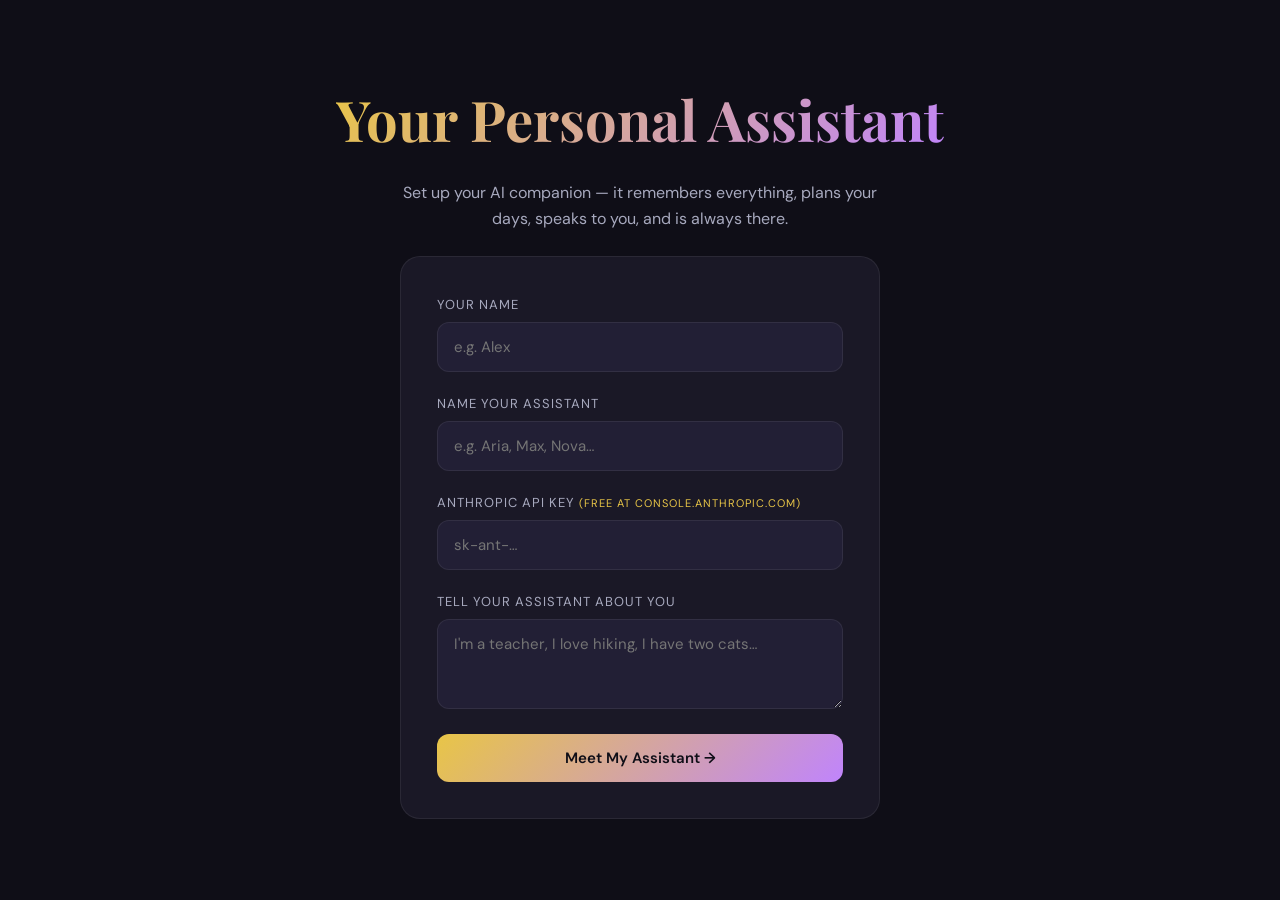
==== my-assistant.html @ 9706742c "first commit" ====
<!DOCTYPE html>
<html lang="en">
<head>
<meta charset="UTF-8">
<meta name="viewport" content="width=device-width, initial-scale=1.0">
<title>My Personal Assistant</title>
<link href="https://fonts.googleapis.com/css2?family=Playfair+Display:ital,wght@0,400;0,700;1,400&family=DM+Sans:wght@300;400;500&display=swap" rel="stylesheet">
<link rel="stylesheet" href="app.css">
</head>
<body>
<svg aria-hidden="true" style="position:absolute;width:0;height:0;overflow:hidden">
  <symbol id="ic-chat" viewBox="0 0 24 24"><path d="M4 4h16a1 1 0 0 1 1 1v11a1 1 0 0 1-1 1H7.5L4 20.5V5a1 1 0 0 1 1-1Zm1 2v10.086L6.586 15H19V6H5Z"/></symbol>
  <symbol id="ic-calendar" viewBox="0 0 24 24"><path d="M7 2a1 1 0 0 1 1 1v1h8V3a1 1 0 1 1 2 0v1h1a2 2 0 0 1 2 2v12a2 2 0 0 1-2 2H4a2 2 0 0 1-2-2V6a2 2 0 0 1 2-2h1V3a1 1 0 0 1 1-1Zm0 6v2h2V8H7Zm4 0v2h2V8h-2Zm4 0v2h2V8h-2ZM5 12v6h14v-6H5Z"/></symbol>
  <symbol id="ic-journal" viewBox="0 0 24 24"><path d="M6 3h9.5A3.5 3.5 0 0 1 19 6.5V20a1 1 0 0 1-1.447.894L15 19.118 12.447 20.894A1 1 0 0 1 11 20V6a1 1 0 0 0-1-1H6a1 1 0 0 0-1 1v13H4a1 1 0 1 1 0-2h1V6.5A3.5 3.5 0 0 1 8.5 3ZM15 7h-2v2h2V7Zm0 4h-2v2h2v-2Z"/></symbol>
  <symbol id="ic-settings" viewBox="0 0 24 24"><path d="M12 8.5A3.5 3.5 0 1 1 8.5 12 3.5 3.5 0 0 1 12 8.5Zm0-6a1 1 0 0 1 .894.553l.857 1.714a7.982 7.982 0 0 1 1.9.788l1.9-.636a1 1 0 0 1 1.182.46l1 1.732a1 1 0 0 1-.288 1.288l-1.6 1.158a7.9 7.9 0 0 1 0 2.234l1.6 1.158a1 1 0 0 1 .288 1.288l-1 1.732a1 1 0 0 1-1.182.46l-1.9-.636a7.982 7.982 0 0 1-1.9.788l-.857 1.714a1 1 0 0 1-.894.553h-2a1 1 0 0 1-.894-.553l-.857-1.714a7.982 7.982 0 0 1-1.9-.788l-1.9.636a1 1 0 0 1-1.182-.46l-1-1.732a1 1 0 0 1 .288-1.288l1.6-1.158a7.9 7.9 0 0 1 0-2.234l-1.6-1.158a1 1 0 0 1-.288-1.288l1-1.732a1 1 0 0 1 1.182-.46l1.9.636a7.982 7.982 0 0 1 1.9-.788l.857-1.714A1 1 0 0 1 10 2.5h2Z"/></symbol>
  <symbol id="ic-bell" viewBox="0 0 24 24"><path d="M12 3a6 6 0 0 1 6 6v4.382l1.447 1.447A1 1 0 0 1 19.586 16H4.414a1 1 0 0 1-.707-1.707L5 13.382V9a6 6 0 0 1 7-5.917V3Z"/><path d="M9 18a3 3 0 0 0 6 0H9Z"/></symbol>
  <symbol id="ic-sound" viewBox="0 0 24 24"><path d="M5 9v6h3l5 4V5L8 9H5Zm11.5 3a3.5 3.5 0 0 0-2.247-3.236l-.753 1.846A1.5 1.5 0 0 1 15 12a1.5 1.5 0 0 1-1.5 1.39l.753 1.846A3.5 3.5 0 0 0 16.5 12Z"/><path d="M18.5 12a5.5 5.5 0 0 0-3.53-5.096l-.642 1.888A3.5 3.5 0 0 1 17 12a3.5 3.5 0 0 1-2.672 3.208l.642 1.888A5.5 5.5 0 0 0 18.5 12Z"/></symbol>
  <symbol id="ic-mute" viewBox="0 0 24 24"><path d="M4 9h3.5L13 4.5V19.5L7.5 15H4V9Zm13.586 3 1.707-1.707-1.414-1.414L16.172 10.586 14.465 8.88l-1.414 1.414 1.707 1.707-1.707 1.707 1.414 1.414 1.707-1.707 1.707 1.707 1.414-1.414L17.586 12Z"/></symbol>
  <symbol id="ic-mic" viewBox="0 0 24 24"><path d="M12 2a3 3 0 0 1 3 3v6a3 3 0 0 1-6 0V5a3 3 0 0 1 3-3Zm-1 17.93V22h2v-2.07A7.002 7.002 0 0 0 19 13h-2a5 5 0 1 1-10 0H5a7.002 7.002 0 0 0 6 6.93Z"/></symbol>
  <symbol id="ic-send" viewBox="0 0 24 24"><path d="M3.172 20.829 21 12 3.172 3.172 3 10l10 2-10 2z"/></symbol>
  <symbol id="ic-logout" viewBox="0 0 24 24"><path d="M13 4a1 1 0 0 0-1-1H6a2 2 0 0 0-2 2v14a2 2 0 0 0 2 2h6a1 1 0 0 0 1-1v-3h-2v2H6V6h5v2h2V4Zm7.707 8.707-3 3-1.414-1.414L17.586 13H11v-2h6.586l-1.293-1.293 1.414-1.414 3 3a1 1 0 0 1 0 1.414Z"/></symbol>
  <symbol id="ic-happy" viewBox="0 0 24 24"><path d="M12 4a8 8 0 1 1 0 16 8 8 0 0 1 0-16Zm-3 6a1 1 0 1 0 0 2 1 1 0 0 0 0-2Zm6 0a1 1 0 1 0 0 2 1 1 0 0 0 0-2Zm-6.5 4.5a5 5 0 0 0 7 0l-1.414-1.414a3 3 0 0 1-4.172 0L8.5 14.5Z"/></symbol>
  <symbol id="ic-neutral" viewBox="0 0 24 24"><path d="M12 4a8 8 0 1 1 0 16 8 8 0 0 1 0-16Zm-3 6a1 1 0 1 0 0 2 1 1 0 0 0 0-2Zm6 0a1 1 0 1 0 0 2 1 1 0 0 0 0-2Zm-5 5h4v2H10v-2Z"/></symbol>
  <symbol id="ic-sad" viewBox="0 0 24 24"><path d="M12 4a8 8 0 1 1 0 16 8 8 0 0 1 0-16Zm-3 6a1 1 0 1 0 0 2 1 1 0 0 0 0-2Zm6 0a1 1 0 1 0 0 2 1 1 0 0 0 0-2Zm-5.5 6a3.5 3.5 0 0 1 5 0L17 15.5a5.5 5.5 0 0 0-10 0L9.5 16Z"/></symbol>
  <symbol id="ic-fire" viewBox="0 0 24 24"><path d="M13 2s.5 2.5-.5 4.5S9 10 9 12.5a3 3 0 0 0 6 0c0-1.5 0-2.5 1-3.5 0 3.5 3 4 3 7a7 7 0 1 1-14 0C5 11 9 8 9 5c0-1.5-2 1-2 1 0-3 3-4 3-4s.5 1.5 3 0Z"/></symbol>
  <symbol id="ic-sleep" viewBox="0 0 24 24"><path d="M12 4a8 8 0 1 1-6.32 12.8L8 15h8l-2 5a8 8 0 0 1-2-.27A8 8 0 0 1 12 4Z"/></symbol>
  <symbol id="ic-check" viewBox="0 0 24 24"><path d="M20.292 5.293 9 16.586l-5.293-5.293-1.414 1.414L9 19.414l12.707-12.707-1.415-1.414Z"/></symbol>
  <symbol id="ic-play" viewBox="0 0 24 24"><path d="M6 4.5v15l13-7.5-13-7.5Z"/></symbol>
</svg>

<!-- SETUP -->
<div id="setup-screen">
  <h1>Your Personal Assistant</h1>
  <p>Set up your AI companion — it remembers everything, plans your days, speaks to you, and is always there.</p>
  <div class="setup-card">
    <div><label>Your Name</label><input type="text" id="user-name" placeholder="e.g. Alex" style="margin-top:8px"></div>
    <div><label>Name Your Assistant</label><input type="text" id="assistant-name" placeholder="e.g. Aria, Max, Nova…" style="margin-top:8px"></div>
    <div><label>Anthropic API Key <small style="color:var(--accent);font-size:11px">(free at console.anthropic.com)</small></label><input type="password" id="api-key-setup" placeholder="sk-ant-…" style="margin-top:8px"></div>
    <div><label>Tell your assistant about you</label><textarea id="user-bio" rows="3" placeholder="I'm a teacher, I love hiking, I have two cats…" style="margin-top:8px;resize:vertical"></textarea></div>
    <button class="btn-primary" onclick="setupAssistant()">Meet My Assistant →</button>
  </div>
</div>

<!-- APP -->
<div id="app">
  <header>
    <div class="assistant-identity">
      <div class="avatar-wrap">
        <div class="avatar-ring" id="avatar-ring"></div>
        <div class="avatar" id="avatar">
          <span class="avatar-letter" id="avatar-letter">A</span>
          <div class="waveform" id="waveform">
            <div class="wave-bar"></div><div class="wave-bar"></div>
            <div class="wave-bar"></div><div class="wave-bar"></div>
            <div class="wave-bar"></div>
          </div>
          <div class="think-ripple" id="ripple1"></div>
          <div class="think-ripple" id="ripple2"></div>
        </div>
      </div>
      <div class="assistant-name-wrap">
        <div class="name" id="header-name">Assistant</div>
        <div class="status"><div class="status-dot"></div><span id="status-text">Ready</span></div>
      </div>
    </div>
    <div class="header-actions">
      <button class="btn-icon" id="mute-btn" onclick="toggleMute()" title="Mute"><svg class="icon"><use href="#ic-mute"></use></svg></button>
      <button class="btn-icon" onclick="requestNotificationPermission()" title="Reminders"><svg class="icon"><use href="#ic-bell"></use></svg></button>
      <button class="btn-icon" onclick="switchTab('settings')" title="Settings"><svg class="icon"><use href="#ic-settings"></use></svg></button>
      <button class="btn-icon" onclick="logoutApp()" title="Log out"><svg class="icon"><use href="#ic-logout"></use></svg></button>
    </div>
  </header>

  <div class="tabs">
    <div class="tab active" onclick="switchTab('chat')" id="tab-chat"><svg class="icon"><use href="#ic-chat"></use></svg><span>Chat</span></div>
    <div class="tab" onclick="switchTab('planner')" id="tab-planner"><svg class="icon"><use href="#ic-calendar"></use></svg><span>Planner</span></div>
    <div class="tab" onclick="switchTab('journal')" id="tab-journal"><svg class="icon"><use href="#ic-journal"></use></svg><span>Journal</span></div>
    <div class="tab" onclick="switchTab('settings')" id="tab-settings"><svg class="icon"><use href="#ic-settings"></use></svg><span>Settings</span></div>
  </div>

  <div class="content">

    <!-- CHAT -->
    <div class="tab-panel active" id="panel-chat" style="padding:0;display:flex;flex-direction:column;">
      <div class="chat-messages" id="chat-messages"></div>
      <div class="listen-bar" id="listen-bar"></div>
      <div class="chat-input-area">
        <button class="btn-mic" id="mic-btn" onclick="toggleVoice()"><svg class="icon"><use href="#ic-mic"></use></svg></button>
        <textarea class="chat-input" id="chat-input" placeholder="Talk to your assistant…" rows="1"
          onkeydown="if(event.key==='Enter'&&!event.shiftKey){event.preventDefault();sendMessage();}"
          oninput="autoResize(this)"></textarea>
        <button class="btn-send" onclick="sendMessage()"><svg class="icon"><use href="#ic-send"></use></svg></button>
      </div>
    </div>

    <!-- PLANNER -->
    <div class="tab-panel" id="panel-planner">
      <div><div class="section-title">Day Planner</div><div class="section-sub">Plan your day, track your tasks</div></div>
      <div class="date-nav">
        <button onclick="changeDay(-1)">‹</button>
        <div class="date-display" id="date-display"></div>
        <button onclick="changeDay(1)">›</button>
        <button class="btn-secondary" onclick="planWithAI()">Plan with AI</button>
      </div>
      <div class="mood-bar">
        <div class="mood-label">Today's mood:</div>
        <div class="mood-options">
          <button class="mood-btn" data-mood="happy" onclick="setMood(this,'happy')" title="Happy">😊</button>
          <button class="mood-btn" data-mood="neutral" onclick="setMood(this,'neutral')" title="Okay">😐</button>
          <button class="mood-btn" data-mood="sad" onclick="setMood(this,'sad')" title="Down">😔</button>
          <button class="mood-btn" data-mood="fire" onclick="setMood(this,'fire')" title="On fire">🔥</button>
          <button class="mood-btn" data-mood="sleep" onclick="setMood(this,'sleep')" title="Tired">😴</button>
        </div>
      </div>
      <div class="add-task-row">
        <input type="text" id="new-task" placeholder="Add a task…" onkeydown="if(event.key==='Enter')addTask()">
        <input type="time" id="task-time" style="width:110px">
        <select id="task-cat">
          <option value="work">Work</option>
          <option value="personal">Personal</option>
          <option value="health">Health</option>
          <option value="other">Other</option>
        </select>
        <button class="btn-primary" onclick="addTask()" style="padding:10px 16px;font-size:13px">Add</button>
      </div>
      <div class="tasks-list" id="tasks-list"></div>
    </div>

    <!-- JOURNAL -->
    <div class="tab-panel" id="panel-journal">
      <div><div class="section-title">Daily Journal</div><div class="section-sub">Reflect on your day</div></div>
      <div class="journal-entry-box">
        <textarea id="journal-text" placeholder="How did your day go? What did you accomplish? How are you feeling?…" rows="7"></textarea>
        <div class="journal-actions">
          <button class="btn-secondary" onclick="analyzeJournalWithAI()">Reflect with AI</button>
          <button class="btn-primary" onclick="saveJournalEntry()" style="padding:10px 18px;font-size:13px">Save Entry</button>
        </div>
      </div>
      <div style="font-size:12px;color:var(--muted);margin-bottom:6px;text-transform:uppercase;letter-spacing:1px">Past Entries</div>
      <div class="past-entries" id="past-entries"></div>
    </div>

    <!-- SETTINGS -->
    <div class="tab-panel" id="panel-settings">
      <div><div class="section-title">Settings</div><div class="section-sub">Personalize your assistant</div></div>

      <div class="settings-grid">

        <div class="settings-card" id="card-identity">
          <div class="card-head">
            <div class="card-title">Identity</div>
            <div class="card-actions"></div>
          </div>
          <div class="card-body">
            <div class="settings-row"><div><div class="settings-label">Your Name</div></div><input type="text" id="setting-username" onchange="saveSetting('userName',this.value);updateUI()"></div>
            <div class="settings-row"><div><div class="settings-label">Assistant Name</div></div><input type="text" id="setting-assistantname" onchange="saveSetting('assistantName',this.value);updateUI()"></div>
            <div class="settings-row"><div><div class="settings-label">About You</div></div><input type="text" id="setting-bio" style="min-width:230px" onchange="saveSetting('userBio',this.value)"></div>
          </div>
        </div>

        <div class="settings-card" id="card-appearance">
          <div class="card-head">
            <div class="card-title">Appearance</div>
            <div class="card-actions"><button class="pill-btn" onclick="selectTheme(state.theme||'midnight')">Reapply</button></div>
          </div>
          <div class="card-body" style="padding:6px 10px 14px 10px;">
            <div style="font-size:12px;color:var(--muted);margin:6px 6px 10px;">Pick a vibe for the whole assistant.</div>
            <div class="theme-grid" id="theme-grid"></div>
          </div>
        </div>

        <div class="settings-card is-collapsed" id="card-api">
          <div class="card-head">
          <div class="card-title">API Keys</div>
          <div class="card-actions">
            <button class="pill-btn" onclick="toggleSettingsSection('card-api')">Toggle</button>
            <button class="pill-btn" onclick="revealApiInputs()">Show inputs</button>
          </div>
        </div>
        <div class="card-body" id="api-body" style="display:none">
            <div class="settings-row">
              <div><div class="settings-label">Provider</div><div class="settings-desc">Choose where requests run</div></div>
              <div style="display:flex;gap:6px;flex-wrap:wrap;">
                <button class="pill-btn" id="provider-big" onclick="setProvider('bigmodel')">BigModel</button>
                <button class="pill-btn" id="provider-gem" onclick="setProvider('gemini')">Gemini</button>
                <button class="pill-btn" id="provider-groq" onclick="setProvider('groq')">Groq</button>
                <button class="pill-btn" id="provider-cer" onclick="setProvider('cerebras')">Cerebras</button>
                <button class="pill-btn" id="provider-or" onclick="setProvider('openrouter')">OpenRouter</button>
                <button class="pill-btn" id="provider-gh" onclick="setProvider('github')">GitHub Models</button>
                <button class="pill-btn" id="provider-pai" onclick="setProvider('publicai')">Public AI</button>
                <button class="pill-btn" id="provider-wis" onclick="setProvider('wisdom')">Wisdom Gate</button>
                <button class="pill-btn" id="provider-mis" onclick="setProvider('mistral')">Mistral</button>
                <button class="pill-btn" id="provider-anth" onclick="setProvider('anthropic')">Anthropic</button>
              </div>
            </div>
            <div id="anthropic-fields">
            <div class="settings-row">
              <div><div class="settings-label">Anthropic API Key</div><div class="settings-desc">Get yours free at console.anthropic.com</div></div>
              <input type="password" id="setting-apikey" onchange="saveSetting('apiKey',this.value)">
            </div>
            </div>
            <div id="groq-fields">
              <div class="settings-row">
                <div><div class="settings-label">Groq API Key</div><div class="settings-desc">Bearer key for api.groq.com</div></div>
                <input type="password" id="setting-groq-key" onchange="saveSetting('groqKey',this.value)">
              </div>
              <div class="settings-row">
                <div><div class="settings-label">Groq Model</div><div class="settings-desc">e.g. llama-3.1-70b-versatile</div></div>
                <input type="text" id="setting-groq-model" value="llama-3.1-70b-versatile" onchange="saveSetting('groqModel',this.value)">
              </div>
              <div class="settings-row">
                <div><div class="settings-label">Groq Base</div><div class="settings-desc">Default: https://api.groq.com/openai/v1</div></div>
                <input type="text" id="setting-groq-base" value="https://api.groq.com/openai/v1" onchange="saveSetting('groqBase',this.value)">
              </div>
            </div>
            <div id="gemini-fields">
              <div class="settings-row">
                <div><div class="settings-label">Gemini API Key</div><div class="settings-desc">Used for Gemini models</div></div>
                <input type="password" id="setting-gemini-key" onchange="saveSetting('geminiKey',this.value)">
              </div>
              <div class="settings-row">
                <div><div class="settings-label">Gemini Model</div><div class="settings-desc">e.g. gemini-1.5-flash</div></div>
                <input type="text" id="setting-gemini-model" value="gemini-1.5-flash" onchange="saveSetting('geminiModel',this.value)">
              </div>
              <div class="settings-row">
                <div><div class="settings-label">Gemini Base</div><div class="settings-desc">Default: https://generativelanguage.googleapis.com/v1beta/openai</div></div>
                <input type="text" id="setting-gemini-base" value="https://generativelanguage.googleapis.com/v1beta/openai" onchange="saveSetting('geminiBase',this.value)">
              </div>
            </div>
            <div id="github-fields">
              <div class="settings-row">
                <div><div class="settings-label">GitHub Models PAT</div><div class="settings-desc">PAT with read:models scope</div></div>
                <input type="password" id="setting-github-key" onchange="saveSetting('githubKey',this.value)">
              </div>
              <div class="settings-row">
                <div><div class="settings-label">GitHub Model</div><div class="settings-desc">e.g. meta/meta-llama-3.1-8b-instruct</div></div>
                <input type="text" id="setting-github-model" value="meta/meta-llama-3.1-8b-instruct" onchange="saveSetting('githubModel',this.value)">
              </div>
              <div class="settings-row">
                <div><div class="settings-label">GitHub Base</div><div class="settings-desc">Default: https://models.github.ai/inference</div></div>
                <input type="text" id="setting-github-base" value="https://models.github.ai/inference" onchange="saveSetting('githubBase',this.value)">
              </div>
            </div>
            <div id="cerebras-fields">
              <div class="settings-row">
                <div><div class="settings-label">Cerebras Key</div><div class="settings-desc">Bearer key from cerebras.ai</div></div>
                <input type="password" id="setting-cerebras-key" onchange="saveSetting('cerebrasKey',this.value)">
              </div>
              <div class="settings-row">
                <div><div class="settings-label">Cerebras Model</div><div class="settings-desc">e.g. llama-3.3-70b</div></div>
                <input type="text" id="setting-cerebras-model" value="llama-3.3-70b" onchange="saveSetting('cerebrasModel',this.value)">
              </div>
              <div class="settings-row">
                <div><div class="settings-label">Cerebras Base</div><div class="settings-desc">Default: https://api.cerebras.ai/v1</div></div>
                <input type="text" id="setting-cerebras-base" value="https://api.cerebras.ai/v1" onchange="saveSetting('cerebrasBase',this.value)">
              </div>
            </div>
            <div id="openrouter-fields">
              <div class="settings-row">
                <div><div class="settings-label">OpenRouter Key</div><div class="settings-desc">Bearer key from openrouter.ai</div></div>
                <input type="password" id="setting-openrouter-key" onchange="saveSetting('openRouterKey',this.value)">
              </div>
              <div class="settings-row">
                <div><div class="settings-label">OpenRouter Model</div><div class="settings-desc">e.g. meta-llama-3.1-8b-instruct</div></div>
                <input type="text" id="setting-openrouter-model" value="meta-llama-3.1-8b-instruct" onchange="saveSetting('openRouterModel',this.value)">
              </div>
              <div class="settings-row">
                <div><div class="settings-label">OpenRouter Base</div><div class="settings-desc">Default: https://openrouter.ai/api/v1</div></div>
                <input type="text" id="setting-openrouter-base" value="https://openrouter.ai/api/v1" onchange="saveSetting('openRouterBase',this.value)">
              </div>
            </div>
            <div id="wisdom-fields">
              <div class="settings-row">
                <div><div class="settings-label">Wisdom Gate Key</div><div class="settings-desc">Bearer key (OpenAI-style)</div></div>
                <input type="password" id="setting-wisdom-key" onchange="saveSetting('wisdomKey',this.value)">
              </div>
              <div class="settings-row">
                <div><div class="settings-label">Wisdom Gate Model</div><div class="settings-desc">e.g. gpt-4o-mini or gpt-4.1-mini</div></div>
                <input type="text" id="setting-wisdom-model" value="gpt-4o-mini" onchange="saveSetting('wisdomModel',this.value)">
              </div>
              <div class="settings-row">
                <div><div class="settings-label">Wisdom Gate Base</div><div class="settings-desc">Default: https://wisdom-gate.juheapi.com/v1</div></div>
                <input type="text" id="setting-wisdom-base" value="https://wisdom-gate.juheapi.com/v1" onchange="saveSetting('wisdomBase',this.value)">
              </div>
            </div>
            <div id="publicai-fields">
              <div class="settings-row">
                <div><div class="settings-label">Public AI Key</div><div class="settings-desc">Public AI token</div></div>
                <input type="password" id="setting-publicai-key" onchange="saveSetting('publicAIKey',this.value)">
              </div>
              <div class="settings-row">
                <div><div class="settings-label">Public AI Model</div><div class="settings-desc">e.g. meta-llama-3.1-8b-instruct</div></div>
                <input type="text" id="setting-publicai-model" value="meta-llama-3.1-8b-instruct" onchange="saveSetting('publicAIModel',this.value)">
              </div>
              <div class="settings-row">
                <div><div class="settings-label">Public AI Base</div><div class="settings-desc">Default: https://api.publicai.cloud/v1</div></div>
                <input type="text" id="setting-publicai-base" value="https://api.publicai.cloud/v1" onchange="saveSetting('publicAIBase',this.value)">
              </div>
            </div>
            <div id="mistral-fields">
              <div class="settings-row">
                <div><div class="settings-label">Mistral API Key</div><div class="settings-desc">Bearer key</div></div>
                <input type="password" id="setting-mistral-key" onchange="saveSetting('mistralKey',this.value)">
              </div>
              <div class="settings-row">
                <div><div class="settings-label">Mistral Model</div><div class="settings-desc">e.g. mistral-large-latest</div></div>
                <input type="text" id="setting-mistral-model" value="mistral-large-latest" onchange="saveSetting('mistralModel',this.value)">
              </div>
              <div class="settings-row">
                <div><div class="settings-label">Mistral Base</div><div class="settings-desc">Default: https://api.mistral.ai/v1</div></div>
                <input type="text" id="setting-mistral-base" value="https://api.mistral.ai/v1" onchange="saveSetting('mistralBase',this.value)">
              </div>
            </div>
            <div id="bigmodel-fields">
              <div class="settings-row">
                <div><div class="settings-label">BigModel API Key</div><div class="settings-desc">kept locally in your browser</div></div>
                <input type="password" id="setting-bigmodel-key" onchange="saveSetting('bigModelKey',this.value)">
              </div>
              <div class="settings-row">
                <div><div class="settings-label">BigModel Model</div><div class="settings-desc">e.g. glm-4.7</div></div>
                <input type="text" id="setting-bigmodel-model" value="glm-4.7" onchange="saveSetting('bigModelModel',this.value)">
              </div>
              <div class="settings-row">
                <div><div class="settings-label">BigModel Base</div><div class="settings-desc">Default: https://api.z.ai/api/paas/v4</div></div>
                <input type="text" id="setting-bigmodel-base" value="https://api.z.ai/api/paas/v4" onchange="saveSetting('bigModelBase',this.value)">
              </div>
            </div>
            <div class="settings-row">
              <div><div class="settings-label">ElevenLabs API Key <span style="color:var(--success);font-size:11px">Siri-quality voice</span></div><div class="settings-desc">Free tier at elevenlabs.io · 10k chars/month</div></div>
              <input type="password" id="setting-elevenkey" placeholder="Optional" onchange="saveSetting('elevenLabsKey',this.value);loadElevenLabsVoices()">
            </div>
          </div>
        </div>

        <div class="settings-card" id="card-voice">
          <div class="card-head">
            <div class="card-title">Voice & Animation</div>
          </div>
          <div class="card-body">
            <div class="settings-row"><div><div class="settings-label">Speak Responses</div><div class="settings-desc">Assistant reads replies aloud</div></div><div class="toggle" id="toggle-voice" onclick="toggleSetting('voiceEnabled',this)"></div></div>
            <div class="settings-row"><div><div class="settings-label">Typewriter Effect</div><div class="settings-desc">Text types out character by character</div></div><div class="toggle" id="toggle-typewriter" onclick="toggleSetting('typewriterEnabled',this)"></div></div>
            <div class="settings-row"><div><div class="settings-label">Reminders</div><div class="settings-desc">Browser notifications for tasks</div></div><div class="toggle" id="toggle-reminder" onclick="toggleSetting('remindersEnabled',this)"></div></div>
          </div>
        </div>

        <div class="settings-card" id="card-voices">
          <div class="card-head">
            <div class="card-title">🎙 Choose Voice</div>
            <div class="card-actions"><button class="pill-btn" onclick="toggleSettingsSection('card-voices')">Toggle</button></div>
          </div>
          <div class="card-body">
            <!-- ENGINE TABS -->
            <div style="display:flex;gap:8px;margin:10px 12px 14px;">
              <button id="engine-tab-eleven" onclick="switchVoiceEngine('elevenlabs')"
                style="flex:1;padding:9px 12px;border-radius:10px;border:1px solid var(--border);background:var(--surface2);color:var(--text);font-size:13px;cursor:pointer;transition:all .2s;"
                class="engine-tab active-engine">🌟 ElevenLabs <span style="font-size:10px;color:var(--success)">(Siri-quality)</span></button>
              <button id="engine-tab-browser" onclick="switchVoiceEngine('browser')"
                style="flex:1;padding:9px 12px;border-radius:10px;border:1px solid var(--border);background:var(--surface2);color:var(--text);font-size:13px;cursor:pointer;transition:all .2s;"
                class="engine-tab">Browser Voice</button>
            </div>

            <!-- ELEVENLABS PANEL -->
            <div id="eleven-panel" style="padding:0 12px 12px;">
              <div id="eleven-key-prompt" style="background:rgba(192,132,252,0.08);border:1px solid rgba(192,132,252,0.25);border-radius:12px;padding:14px;margin-bottom:12px;font-size:13px;color:var(--muted);line-height:1.6;">
                🔑 Add your <strong style="color:var(--text)">ElevenLabs API key</strong> above to unlock ultra-natural voices.<br>
                Free at <a href="https://elevenlabs.io" target="_blank" style="color:var(--accent2)">elevenlabs.io</a> — 10,000 characters/month free.
              </div>
              <div style="font-size:12px;color:var(--muted);margin-bottom:8px;">Press play to preview any voice.</div>
              <div class="voice-list" id="eleven-voice-list">
                <div style="color:var(--muted);font-size:13px;padding:8px">Add your ElevenLabs key to see voices.</div>
              </div>
            </div>

            <!-- BROWSER PANEL -->
            <div id="browser-panel" style="display:none;padding:0 12px 12px;">
              <div class="voice-controls-row">
                <div class="slider-group">
                  <label>Speed</label>
                  <input type="range" class="voice-slider" id="voice-rate" min="0.5" max="1.8" step="0.05" value="1"
                    oninput="state.voiceRate=+this.value;document.getElementById('rate-val').textContent=this.value;saveState()">
                  <span class="slider-val" id="rate-val">1</span>
                </div>
                <div class="slider-group">
                  <label>Pitch</label>
                  <input type="range" class="voice-slider" id="voice-pitch" min="0.5" max="2" step="0.05" value="1"
                    oninput="state.voicePitch=+this.value;document.getElementById('pitch-val').textContent=this.value;saveState()">
                  <span class="slider-val" id="pitch-val">1</span>
                </div>
              </div>
              <div style="font-size:12px;color:var(--muted);margin-bottom:8px;">Natural voices sound most human-like. Press play to preview.</div>
              <div class="voice-list" id="voice-list">
                <div style="color:var(--muted);font-size:13px;padding:8px">Loading voices…</div>
              </div>
            </div>
          </div>
        </div>

        <div class="settings-card is-collapsed" id="card-data">
          <div class="card-head">
            <div class="card-title">Data</div>
            <div class="card-actions"><button class="pill-btn" onclick="toggleSettingsSection('card-data')">Toggle</button></div>
          </div>
          <div class="card-body" style="display:none">
            <div class="settings-row"><div><div class="settings-label">Clear All Data</div><div class="settings-desc">Wipes memory, tasks, journal</div></div><button class="btn-secondary" style="color:var(--danger);border-color:var(--danger)" onclick="clearAllData()">Clear</button></div>
          </div>
        </div>

      </div>
    </div>

  </div>
</div>

<div class="toast" id="toast"></div>

<script>
// ═══════════════════════════
//  STATE
// ═══════════════════════════
let state = {
  userName:'', assistantName:'', apiKey:'', userBio:'',
  voiceEnabled:true, typewriterEnabled:true, remindersEnabled:false,
  selectedVoiceURI:'', voiceRate:1.0, voicePitch:1.0,
  elevenLabsKey:'99edeacbb8f94734200573ff438f271f', elevenVoiceId:'21m00Tcm4TlvDq8ikWAM', voiceEngine:'elevenlabs',
  provider:'bigmodel',
  bigModelKey:'0210af5bab1740e8a61732191ec368ca.z0telieFVSj5BbN6', bigModelModel:'glm-4.7', bigModelBase:'https://api.z.ai/api/paas/v4',
  geminiKey:'AIzaSyC9-SKbxtrN33RTVYZDLFfCsdlToO1rTa4', geminiModel:'gemini-1.5-flash-latest', geminiBase:'https://generativelanguage.googleapis.com/v1beta',
  groqKey:'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', groqModel:'llama-3.1-70b-versatile', groqBase:'https://api.groq.com/openai/v1',
  cerebrasKey:'csk-5thpf2kyw6tj3vpfyhvm63ntftfn3mt89e3w8cmw262ffc3c', cerebrasModel:'llama-3.3-70b', cerebrasBase:'https://api.cerebras.ai/v1',
  wisdomKey:'sk-erNSdC5SnhjMWXyqfWyimwut9oVc43f4gUj8NTlwWdzf7th3', wisdomModel:'gpt-4o-mini', wisdomBase:'https://wisdom-gate.juheapi.com/v1',
  githubModel:'meta/meta-llama-3.1-8b-instruct', githubKey:'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', githubBase:'https://models.github.ai/inference',
  publicAIKey:'zpka_5ea59206570341d7adc16c7e9557ccc8_5a1b82bc', publicAIModel:'meta-llama-3.1-8b-instruct', publicAIBase:'https://api.publicai.cloud/v1',
  mistralKey:'Y9MTZSYZ7Q7UUkYxJiEr5xMokGUeVS90', mistralModel:'mistral-large-latest', mistralBase:'https://api.mistral.ai/v1',
  openRouterKey:'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', openRouterModel:'meta-llama-3.1-8b-instruct', openRouterBase:'https://openrouter.ai/api/v1',
  theme:'midnight',
  chatHistory:[], tasks:{}, journal:[], mood:{}, memories:[]
};
const themes = {
  midnight:{name:'Midnight Glow',mood:'Focus',desc:'Charcoal + gold pop',scheme:'dark',preview:['#0f0e17','#1a1826','#e8c547','#c084fc'],values:{
    bg:'#0f0e17',surface:'#1a1826',surface2:'#221f35',accent:'#e8c547',accent2:'#c084fc',text:'#fffffe',muted:'#a7a9be',danger:'#ff6b6b',success:'#6bffb8',border:'rgba(255,255,255,0.07)',glow:'rgba(232,197,71,0.2)'
  }},
  ocean:{name:'Aqua Bloom',mood:'Calm',desc:'Navy + aquamarine',scheme:'dark',preview:['#0b172a','#132b4c','#5fd1ff','#6fe2c5'],values:{
    bg:'#0b172a',surface:'#0f223a',surface2:'#132b4c',accent:'#5fd1ff',accent2:'#6fe2c5',text:'#e8f4ff',muted:'#9bb6d1',danger:'#ff8ba7',success:'#7ef5c4',border:'rgba(255,255,255,0.08)',glow:'rgba(95,209,255,0.18)'
  }},
  forest:{name:'Forest Tea',mood:'Grounded',desc:'Evergreen + matcha',scheme:'dark',preview:['#0f1a14','#1d3124','#9bd37d','#52c39b'],values:{
    bg:'#0f1a14',surface:'#15241b',surface2:'#1d3124',accent:'#9bd37d',accent2:'#52c39b',text:'#e8f4e9',muted:'#9aba9f',danger:'#f1716f',success:'#86efac',border:'rgba(255,255,255,0.07)',glow:'rgba(82,195,155,0.18)'
  }},
  sunrise:{name:'Sunrise Peach',mood:'Bright',desc:'Peach + coral',scheme:'light',preview:['#fff7f0','#ffe3d5','#ff7e5f','#feb47b'],values:{
    bg:'#fff7f0',surface:'#fff1e3',surface2:'#ffe3d5',accent:'#ff7e5f',accent2:'#feb47b',text:'#2c1a13',muted:'#7a4f3a',danger:'#d7263d',success:'#1ec28b',border:'rgba(0,0,0,0.06)',glow:'rgba(255,126,95,0.22)'
  }},
  paper:{name:'Calm Paper',mood:'Clean',desc:'Soft gray + cobalt',scheme:'light',preview:['#f6f7fb','#e7eaf2','#3b82f6','#8b5cf6'],values:{
    bg:'#f6f7fb',surface:'#ffffff',surface2:'#e7eaf2',accent:'#3b82f6',accent2:'#8b5cf6',text:'#0f172a',muted:'#6b7280',danger:'#ef4444',success:'#10b981',border:'rgba(15,23,42,0.08)',glow:'rgba(59,130,246,0.18)'
  }},
};
const themeOrder = ['midnight','ocean','forest','sunrise','paper'];
let currentDate = new Date();
let isListening = false;
let isMuted = false;
let recognition = null;
let synth = window.speechSynthesis;
let allVoices = [];

// ═══════════════════════════
//  INIT
// ═══════════════════════════
function init() {
  const saved = localStorage.getItem('pa_state');
  if (saved) {
    try {
      const parsed = JSON.parse(saved);
      // Merge saved state, but never overwrite hardcoded keys with empty strings
      const defaults = {
        elevenLabsKey: '99edeacbb8f94734200573ff438f271f',
        theme: 'midnight',
        provider: 'bigmodel',
        bigModelKey:'0210af5bab1740e8a61732191ec368ca.z0telieFVSj5BbN6',
        bigModelModel:'glm-4.7',
        bigModelBase:'https://api.z.ai/api/paas/v4',
        geminiKey:'AIzaSyC9-SKbxtrN33RTVYZDLFfCsdlToO1rTa4',
        geminiModel:'gemini-1.5-flash-latest',
        geminiBase:'https://generativelanguage.googleapis.com/v1beta',
        groqKey:'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',
        groqModel:'llama-3.1-70b-versatile',
        groqBase:'https://api.groq.com/openai/v1',
        cerebrasKey:'csk-5thpf2kyw6tj3vpfyhvm63ntftfn3mt89e3w8cmw262ffc3c',
        cerebrasModel:'llama-3.3-70b',
        cerebrasBase:'https://api.cerebras.ai/v1',
        wisdomKey:'sk-erNSdC5SnhjMWXyqfWyimwut9oVc43f4gUj8NTlwWdzf7th3',
        wisdomModel:'gpt-4o-mini',
        wisdomBase:'https://wisdom-gate.juheapi.com/v1',
        githubModel:'meta/meta-llama-3.1-8b-instruct',
        githubKey:'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',
        githubBase:'https://models.github.ai/inference',
        publicAIKey:'zpka_5ea59206570341d7adc16c7e9557ccc8_5a1b82bc',
        publicAIModel:'meta-llama-3.1-8b-instruct',
        publicAIBase:'https://api.publicai.cloud/v1',
        mistralKey:'Y9MTZSYZ7Q7UUkYxJiEr5xMokGUeVS90',
        mistralModel:'mistral-large-latest',
        mistralBase:'https://api.mistral.ai/v1',
        openRouterKey:'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',
        openRouterModel:'meta-llama-3.1-8b-instruct',
        openRouterBase:'https://openrouter.ai/api/v1'
      };
      state = {...state, ...parsed};
      // Restore defaults if saved value is blank
      for (const [k, v] of Object.entries(defaults)) {
        if (!state[k]) state[k] = v;
      }
    } catch(e) {}
  }
  if (state.provider === 'ollama') { state.provider = 'bigmodel'; saveState(); }

  applyTheme(state.theme || 'midnight', true);
  if (state.userName && state.assistantName && state.apiKey) showApp();

  // Speech recognition
  const SR = window.SpeechRecognition || window.webkitSpeechRecognition;
  if (SR) {
    recognition = new SR();
    recognition.continuous = false; recognition.interimResults = true; recognition.lang = 'en-US';
    recognition.onresult = e => {
      const t = Array.from(e.results).map(r => r[0].transcript).join('');
      document.getElementById('chat-input').value = t;
      if (e.results[e.results.length-1].isFinal) { stopListening(); sendMessage(); }
    };
    recognition.onend = stopListening;
    recognition.onerror = stopListening;
  }

  // Load voices
  loadVoices();
  if (synth.onvoiceschanged !== undefined) synth.onvoiceschanged = loadVoices;
  setTimeout(loadVoices, 800); // fallback for Firefox

  updateDateDisplay();
  checkDailyReminder();
}

function saveState() { localStorage.setItem('pa_state', JSON.stringify(state)); }
function saveSetting(k, v) { state[k] = v; saveState(); }
function toggleSetting(k, el) { state[k] = !state[k]; el.classList.toggle('on', state[k]); saveState(); }
function applyTheme(key, skipSave=false) {
  const theme = themes[key] || themes.midnight;
  const root = document.documentElement;
  Object.entries(theme.values).forEach(([k,v]) => root.style.setProperty(`--${k}`, v));
  root.style.colorScheme = theme.scheme || 'dark';
  state.theme = key;
  if (!skipSave) saveState();
  markActiveTheme(key);
}
function markActiveTheme(key) {
  document.querySelectorAll('.theme-card').forEach(card=>{
    card.classList.toggle('active', card.dataset.theme === key);
  });
}
function renderThemeGrid() {
  const grid = document.getElementById('theme-grid'); if (!grid) return;
  grid.innerHTML = themeOrder.map(key=>{
    const t = themes[key];
    const sw = t.preview.map(c=>`<span class="swatch" style="background:${c}"></span>`).join('');
    return `<button class="theme-card ${state.theme===key?'active':''}" data-theme="${key}" onclick="selectTheme('${key}')">
      <div class="theme-top">
        <div>
          <div class="theme-name">${t.name}</div>
          <div class="theme-desc">${t.desc}</div>
        </div>
        <span class="theme-badge">${t.mood}</span>
      </div>
      <div class="theme-swatches">${sw}</div>
    </button>`;
  }).join('');
}
function selectTheme(key) {
  if (!themes[key]) key = 'midnight';
  applyTheme(key);
  renderThemeGrid();
  showToast(`${themes[key]?.name || 'Theme'} applied`);
}
function setProvider(p) {
  state.provider = p; saveState(); updateProviderUI();
}
function updateProviderUI() {
  const useAnth = state.provider === 'anthropic';
  const useBig  = state.provider === 'bigmodel';
  const useGroq = state.provider === 'groq';
  const useCer  = state.provider === 'cerebras';
  const useGem  = state.provider === 'gemini';
  const useGh   = state.provider === 'github';
  const useOr   = state.provider === 'openrouter';
  const usePai  = state.provider === 'publicai';
  const useWis  = state.provider === 'wisdom';
  const useMis  = state.provider === 'mistral';
  document.getElementById('provider-anth')?.classList.toggle('active', useAnth);
  document.getElementById('provider-big')?.classList.toggle('active', useBig);
  document.getElementById('provider-groq')?.classList.toggle('active', useGroq);
  document.getElementById('provider-cer')?.classList.toggle('active', useCer);
  document.getElementById('provider-gem')?.classList.toggle('active', useGem);
  document.getElementById('provider-gh')?.classList.toggle('active', useGh);
  document.getElementById('provider-or')?.classList.toggle('active', useOr);
  document.getElementById('provider-pai')?.classList.toggle('active', usePai);
  document.getElementById('provider-wis')?.classList.toggle('active', useWis);
  document.getElementById('provider-mis')?.classList.toggle('active', useMis);
  const anth = document.getElementById('anthropic-fields');
  const big  = document.getElementById('bigmodel-fields');
  const groq = document.getElementById('groq-fields');
  const cer  = document.getElementById('cerebras-fields');
  const gem  = document.getElementById('gemini-fields');
  const gh   = document.getElementById('github-fields');
  const or   = document.getElementById('openrouter-fields');
  const pai  = document.getElementById('publicai-fields');
  const wis  = document.getElementById('wisdom-fields');
  const mis  = document.getElementById('mistral-fields');
  if (anth) anth.style.display = useAnth ? '' : 'none';
  if (big)  big.style.display  = useBig  ? '' : 'none';
  if (groq) groq.style.display = useGroq ? '' : 'none';
  if (cer)  cer.style.display  = useCer ? '' : 'none';
  if (gem)  gem.style.display  = useGem  ? '' : 'none';
  if (gh)   gh.style.display   = useGh  ? '' : 'none';
  if (or)   or.style.display   = useOr  ? '' : 'none';
  if (pai)  pai.style.display  = usePai ? '' : 'none';
  if (wis)  wis.style.display  = useWis ? '' : 'none';
  if (mis)  mis.style.display  = useMis ? '' : 'none';
}
function toggleSettingsSection(cardId) {
  const card = document.getElementById(cardId);
  if (!card) return;
  const body = card.querySelector('.card-body');
  const collapsed = card.classList.toggle('is-collapsed');
  if (body) body.style.display = collapsed ? 'none' : '';
}
function revealApiInputs() {
  const body = document.getElementById('api-body');
  if (body) {
    body.style.display = '';
    document.getElementById('card-api')?.classList.remove('is-collapsed');
    updateProviderUI();
  }
}

// ═══════════════════════════
//  VOICE ENGINE SWITCHER
// ═══════════════════════════
function switchVoiceEngine(engine) {
  state.voiceEngine = engine; saveState();
  document.getElementById('eleven-panel').style.display = engine === 'elevenlabs' ? '' : 'none';
  document.getElementById('browser-panel').style.display = engine === 'browser' ? '' : 'none';
  document.querySelectorAll('.engine-tab').forEach(t => t.classList.remove('active-engine'));
  document.getElementById('engine-tab-' + (engine === 'elevenlabs' ? 'eleven' : 'browser')).classList.add('active-engine');
}

// ═══════════════════════════
//  ELEVENLABS VOICES
// ═══════════════════════════
const ELEVEN_BUILT_IN = [
  { id:'21m00Tcm4TlvDq8ikWAM', name:'Rachel', desc:'Calm, professional female', accent:'American' },
  { id:'AZnzlk1XvdvUeBnXmlld', name:'Domi',   desc:'Confident, strong female',  accent:'American' },
  { id:'EXAVITQu4vr4xnSDxMaL', name:'Bella',  desc:'Soft, gentle female',        accent:'American' },
  { id:'ErXwobaYiN019PkySvjV', name:'Antoni', desc:'Warm, friendly male',        accent:'American' },
  { id:'MF3mGyEYCl7XYWbV9V6O', name:'Elli',   desc:'Young, energetic female',    accent:'American' },
  { id:'TxGEqnHWrfWFTfGW9XjX', name:'Josh',   desc:'Deep, resonant male',        accent:'American' },
  { id:'VR6AewLTigWG4xSOukaG', name:'Arnold', desc:'Crisp, authoritative male',  accent:'American' },
  { id:'pNInz6obpgDQGcFmaJgB', name:'Adam',   desc:'Neutral, clear male',        accent:'American' },
  { id:'yoZ06aMxZJJ28mfd3POQ', name:'Sam',    desc:'Raspy, energetic male',      accent:'American' },
  { id:'onwK4e9ZLuTAKqWW03F9', name:'Daniel', desc:'Authoritative news voice',   accent:'British'  },
  { id:'flq6f7yk4E4fJM5XTYuZ', name:'Michael',desc:'Orator, elegant male',       accent:'American' },
  { id:'g5CIjZEefAph4nQFvHAz', name:'Ethan',  desc:'Soft, ASMR male',            accent:'American' },
];

let elevenVoicesLoaded = false;

async function loadElevenLabsVoices() {
  const key = state.elevenLabsKey;
  const list = document.getElementById('eleven-voice-list');
  if (!list) return;

  // Hide prompt if key is present
  const prompt = document.getElementById('eleven-key-prompt');
  if (prompt) prompt.style.display = key ? 'none' : '';

  if (!key) {
    renderElevenVoices(ELEVEN_BUILT_IN);
    return;
  }

  list.innerHTML = '<div style="color:var(--muted);font-size:13px;padding:8px">Loading voices from ElevenLabs…</div>';
  try {
    const res = await fetch('https://api.elevenlabs.io/v1/voices', {
      headers: { 'xi-api-key': key }
    });
    if (!res.ok) throw new Error('API error ' + res.status);
    const data = await res.json();
    const voices = (data.voices || []).map(v => ({
      id: v.voice_id,
      name: v.name,
      desc: v.labels?.description || v.labels?.accent || '',
      accent: v.labels?.accent || ''
    }));
    elevenVoicesLoaded = true;
    renderElevenVoices(voices.length ? voices : ELEVEN_BUILT_IN);
  } catch(e) {
    console.warn('Could not fetch ElevenLabs voices:', e);
    renderElevenVoices(ELEVEN_BUILT_IN);
  }
}

function renderElevenVoices(voices) {
  const list = document.getElementById('eleven-voice-list');
  if (!list) return;
  list.innerHTML = voices.map((v, i) => {
    const sel = v.id === state.elevenVoiceId;
    return `<div class="voice-item ${sel?'selected':''}" id="evitem-${i}" onclick="selectElevenVoice('${v.id}',${i})">
      <div class="vi-dot" style="${sel?'background:var(--accent)':''}"></div>
      <div class="vi-info">
        <div class="vi-name">${v.name}</div>
        <div class="vi-sub">${v.desc}${v.accent?' · '+v.accent:''}</div>
      </div>
      <span class="vi-badge natural">Neural</span>
      <button class="vi-play" onclick="event.stopPropagation();previewElevenVoice('${v.id}')" title="Preview"><svg class="icon"><use href="#ic-play"></use></svg></button>
    </div>`;
  }).join('');
}

function selectElevenVoice(id, i) {
  state.elevenVoiceId = id; saveState();
  document.querySelectorAll('#eleven-voice-list .voice-item').forEach(el => el.classList.remove('selected'));
  const el = document.getElementById('evitem-'+i);
  if (el) { el.classList.add('selected'); el.querySelector('.vi-dot').style.background='var(--accent)'; }
}

async function previewElevenVoice(id) {
  const prevId = state.elevenVoiceId;
  state.elevenVoiceId = id;
  if (elevenAudio) { elevenAudio.pause(); elevenAudio = null; }
  await speakElevenLabs(`Hi! I'm ${state.assistantName || 'your assistant'}. How does this voice sound?`);
  state.elevenVoiceId = prevId; // restore after preview starts (audio already queued)
}

// ═══════════════════════════
//  VOICE LOADER & PICKER
// ═══════════════════════════
const NATURAL_HINTS = [
  'Samantha','Alex','Victoria','Karen','Moira','Fiona','Tessa','Nicky','Allison','Susan',
  'Google UK English Female','Google UK English Male','Google US English',
  'Microsoft Aria','Microsoft Jenny','Microsoft Guy','Microsoft Zira','Microsoft David',
  'Ava','Tom','Daniel','Kate','Serena','Oliver','Arthur','Emma','Brian'
];

function voiceQuality(v) {
  if (NATURAL_HINTS.some(h => v.name.includes(h))) return 'natural';
  if (v.localService) return 'local';
  return 'basic';
}

function loadVoices() {
  const voices = synth.getVoices();
  if (!voices.length) return;
  allVoices = voices;

  // Sort: natural > local > basic; within tier alphabetical
  allVoices.sort((a,b) => {
    const order = {natural:0, local:1, basic:2};
    const diff = order[voiceQuality(a)] - order[voiceQuality(b)];
    return diff !== 0 ? diff : a.name.localeCompare(b.name);
  });

  // Auto-pick best voice if none saved yet
  if (!state.selectedVoiceURI) {
    const best = allVoices.find(v => voiceQuality(v) === 'natural' && v.lang.startsWith('en'))
                 || allVoices.find(v => v.lang.startsWith('en'))
                 || allVoices[0];
    if (best) { state.selectedVoiceURI = best.voiceURI; saveState(); }
  }

  renderVoiceList();
  // Update sliders from saved state
  const rEl = document.getElementById('voice-rate');
  const pEl = document.getElementById('voice-pitch');
  if (rEl) { rEl.value = state.voiceRate||1; document.getElementById('rate-val').textContent = state.voiceRate||1; }
  if (pEl) { pEl.value = state.voicePitch||1; document.getElementById('pitch-val').textContent = state.voicePitch||1; }
}

function renderVoiceList() {
  const list = document.getElementById('voice-list');
  if (!list) return;

  // Show English voices; if <10 total show all
  const show = allVoices.filter(v => v.lang.startsWith('en') || allVoices.length < 10);
  if (!show.length) { list.innerHTML = '<div style="color:var(--muted);font-size:13px;padding:8px">No voices found. Chrome & Edge have the best selection.</div>'; return; }

  list.innerHTML = show.map((v, i) => {
    const q = voiceQuality(v);
    const sel = v.voiceURI === state.selectedVoiceURI;
    const badge = q === 'natural' ? '<span class="vi-badge natural">Natural</span>'
                : q === 'local'   ? '<span class="vi-badge local">Local</span>' : '';
    const uri = v.voiceURI.replace(/\\/g,'\\\\').replace(/'/g,"\\'");
    return `<div class="voice-item ${sel?'selected':''}" id="vitem-${i}" onclick="selectVoice('${uri}',${i})">
      <div class="vi-dot"></div>
      <div class="vi-info">
        <div class="vi-name">${v.name}</div>
        <div class="vi-sub">${v.lang}${!v.localService?' · online':''}</div>
      </div>
      ${badge}
      <button class="vi-play" onclick="event.stopPropagation();previewVoice('${uri}')" title="Preview"><svg class="icon"><use href="#ic-play"></use></svg></button>
    </div>`;
  }).join('');
}

function selectVoice(uri, i) {
  state.selectedVoiceURI = uri; saveState();
  document.querySelectorAll('.voice-item').forEach(el => el.classList.remove('selected'));
  const el = document.getElementById('vitem-'+i);
  if (el) { el.classList.add('selected'); el.querySelector('.vi-dot').style.background='var(--accent)'; }
}

function previewVoice(uri) {
  const v = allVoices.find(x => x.voiceURI === uri);
  if (!v) return;
  synth.cancel();
  const utt = new SpeechSynthesisUtterance(`Hi, I'm ${state.assistantName||'your assistant'}. How does this voice sound to you?`);
  utt.voice = v; utt.rate = state.voiceRate||1; utt.pitch = state.voicePitch||1;
  synth.speak(utt);
}

// ═══════════════════════════
//  SETUP
// ═══════════════════════════
function setupAssistant() {
  const name  = document.getElementById('user-name').value.trim();
  const aName = document.getElementById('assistant-name').value.trim();
  const key   = document.getElementById('api-key-setup').value.trim();
  const bio   = document.getElementById('user-bio').value.trim();
  if (!name||!aName||!key) { showToast('Please fill your name, assistant name & API key!'); return; }
  Object.assign(state, {userName:name, assistantName:aName, apiKey:key, userBio:bio});
  saveState(); showApp();
  setTimeout(addSystemGreeting, 700);
}

function showApp() {
  document.getElementById('setup-screen').style.display = 'none';
  document.getElementById('app').classList.add('visible');
  updateUI(); renderTasks(); renderJournal(); loadSettingsUI();
}

function updateUI() {
  const n = state.assistantName || 'Assistant';
  document.getElementById('header-name').textContent = n;
  document.getElementById('avatar-letter').textContent = n[0]?.toUpperCase() || 'A';
  document.title = n;
}

function loadSettingsUI() {
  document.getElementById('setting-username').value = state.userName;
  document.getElementById('setting-assistantname').value = state.assistantName;
  document.getElementById('setting-apikey').value = state.apiKey||'';
  document.getElementById('setting-bio').value = state.userBio||'';
  document.getElementById('setting-elevenkey').value = state.elevenLabsKey||'';
  document.getElementById('setting-gemini-key').value = state.geminiKey||'';
  document.getElementById('setting-gemini-model').value = state.geminiModel||'gemini-1.5-flash-latest';
  document.getElementById('setting-gemini-base').value = state.geminiBase||'https://generativelanguage.googleapis.com/v1beta';
  document.getElementById('setting-groq-key').value = state.groqKey||'';
  document.getElementById('setting-groq-model').value = state.groqModel||'llama-3.1-70b-versatile';
  document.getElementById('setting-groq-base').value = state.groqBase||'https://api.groq.com/openai/v1';
  document.getElementById('setting-cerebras-key').value = state.cerebrasKey||'';
  document.getElementById('setting-cerebras-model').value = state.cerebrasModel||'llama-3.3-70b';
  document.getElementById('setting-cerebras-base').value = state.cerebrasBase||'https://api.cerebras.ai/v1';
  document.getElementById('setting-wisdom-key').value = state.wisdomKey||'';
  document.getElementById('setting-wisdom-model').value = state.wisdomModel||'gpt-4o-mini';
  document.getElementById('setting-wisdom-base').value = state.wisdomBase||'https://wisdom-gate.juheapi.com/v1';
  document.getElementById('setting-github-key').value = state.githubKey||'';
  document.getElementById('setting-github-model').value = state.githubModel||'meta/meta-llama-3.1-8b-instruct';
  document.getElementById('setting-github-base').value = state.githubBase||'https://models.github.ai/inference';
  document.getElementById('setting-openrouter-key').value = state.openRouterKey||'';
  document.getElementById('setting-openrouter-model').value = state.openRouterModel||'meta-llama-3.1-8b-instruct';
  document.getElementById('setting-openrouter-base').value = state.openRouterBase||'https://openrouter.ai/api/v1';
  document.getElementById('setting-publicai-key').value = state.publicAIKey||'';
  document.getElementById('setting-publicai-model').value = state.publicAIModel||'meta-llama-3.1-8b-instruct';
  document.getElementById('setting-publicai-base').value = state.publicAIBase||'https://api.publicai.cloud/v1';
  document.getElementById('setting-mistral-key').value = state.mistralKey||'';
  document.getElementById('setting-mistral-model').value = state.mistralModel||'mistral-large-latest';
  document.getElementById('setting-mistral-base').value = state.mistralBase||'https://api.mistral.ai/v1';
  document.getElementById('setting-bigmodel-key').value = state.bigModelKey||'';
  document.getElementById('setting-bigmodel-model').value = state.bigModelModel||'glm-4.7';
  document.getElementById('setting-bigmodel-base').value = state.bigModelBase||'https://api.z.ai/api/paas/v4';
  document.getElementById('toggle-voice').classList.toggle('on', state.voiceEnabled);
  document.getElementById('toggle-typewriter').classList.toggle('on', state.typewriterEnabled !== false);
  document.getElementById('toggle-reminder').classList.toggle('on', !!state.remindersEnabled);
  renderThemeGrid();
  markActiveTheme(state.theme || 'midnight');
  updateProviderUI();
  // Init voice engine UI
  switchVoiceEngine(state.voiceEngine || 'elevenlabs');
  loadElevenLabsVoices();
}

// ═══════════════════════════
//  CHAT
// ═══════════════════════════
async function addSystemGreeting() {
  const h = new Date().getHours();
  const tod = h<12?'morning':h<17?'afternoon':'evening';
  const tc = getTasksForDate(getTodayKey()).length;
  setAvatarState('thinking');
  const msg = await callAI([{role:'user',content:`You are ${state.assistantName}, warm personal AI for ${state.userName}. About them: ${state.userBio||'unknown'}. Give a warm 2-3 sentence ${tod} greeting. They have ${tc} tasks today. Be personal and friendly.`}], true);
  setAvatarState('idle');
  addMessage('assistant', msg);
}

function addMessage(role, text, skipHistory=false) {
  const container = document.getElementById('chat-messages');
  const div = document.createElement('div');
  div.className = `message ${role}`;
  const now = new Date().toLocaleTimeString([],{hour:'2-digit',minute:'2-digit'});
  const letter = role==='assistant' ? (state.assistantName?.[0]||'A') : (state.userName?.[0]||'U');
  const bid = 'b'+Date.now()+Math.random().toString(36).slice(2);

  div.innerHTML = `<div class="msg-avatar">${letter}</div>
    <div><div class="msg-bubble" id="${bid}"></div><div class="msg-time">${now}</div></div>`;
  container.appendChild(div);
  container.scrollTop = container.scrollHeight;

  const bubble = document.getElementById(bid);

  const saveMsg = () => {
    if (!skipHistory) {
      state.chatHistory.push({role, content:text, time:Date.now()});
      if (state.chatHistory.length > 100) state.chatHistory = state.chatHistory.slice(-80);
      saveState();
    }
  };

  if (role === 'assistant' && state.typewriterEnabled !== false) {
    typewriteText(bubble, text, container, saveMsg);
    if (!isMuted && state.voiceEnabled) speak(text);
  } else {
    bubble.innerHTML = text.replace(/\n/g,'<br>');
    saveMsg();
    if (role === 'assistant' && !isMuted && state.voiceEnabled) speak(text);
  }
}

// ─── TYPEWRITER ───
function typewriteText(el, text, scrollEl, onDone) {
  const chars = [...text]; // handles emoji & unicode
  let i = 0;
  el.innerHTML = '';
  const cursor = document.createElement('span');
  cursor.className = 'tw-cursor';
  el.appendChild(cursor);

  const avg = Math.max(14, Math.min(30, 2200 / chars.length));

  const tick = () => {
    if (i >= chars.length) { cursor.remove(); if (onDone) onDone(); return; }
    const ch = chars[i++];
    if (ch === '\n') cursor.insertAdjacentHTML('beforebegin','<br>');
    else cursor.insertAdjacentText('beforebegin', ch);
    if (scrollEl) scrollEl.scrollTop = scrollEl.scrollHeight;
    const pause = ch.match(/[.!?]/) ? avg + 120 : ch === ',' ? avg + 60 : avg;
    setTimeout(tick, pause);
  };
  tick();
}

function showThinking() {
  const c = document.getElementById('chat-messages');
  const d = document.createElement('div');
  d.className = 'message assistant'; d.id = 'thinking-msg';
  const letter = state.assistantName?.[0]||'A';
  d.innerHTML = `<div class="msg-avatar">${letter}</div>
    <div class="msg-bubble"><div class="thinking-bubble">
      <div class="think-dot"></div><div class="think-dot"></div><div class="think-dot"></div>
    </div></div>`;
  c.appendChild(d); c.scrollTop = c.scrollHeight;
}
function removeThinking() { const e=document.getElementById('thinking-msg'); if(e) e.remove(); }

async function sendMessage() {
  const inp = document.getElementById('chat-input');
  const text = inp.value.trim(); if (!text) return;
  inp.value = ''; inp.style.height = 'auto';

  // Build messages BEFORE addMessage saves to history (prevents duplicate)
  const messages = buildMessages(text);

  addMessage('user', text);
  const lower = text.toLowerCase();
  if (lower.includes('what do i have planned for tomorrow')) {
    const tomorrow = new Date(); tomorrow.setDate(tomorrow.getDate()+1);
    const tasks = getTasksForDate(getDateKey(tomorrow));
    const summary = tasks.length ? tasks.map(t=>`- ${t.time?t.time+' ':''}${t.name} (${t.category})`).join('<br>') : 'Nothing scheduled for tomorrow yet.';
    addMessage('assistant', `Here's what you have for ${tomorrow.toLocaleDateString(undefined,{weekday:'long',month:'long',day:'numeric'})}:<br>${summary}`, true);
    return;
  }
  setStatus('Thinking…'); setAvatarState('thinking'); showThinking();

  const reply = await callAI(messages, false, buildSystemPrompt());
  removeThinking(); setStatus('Ready'); setAvatarState('idle');
  addMessage('assistant', reply);
  extractMemory(text);
}

function buildSystemPrompt() {
  const tasks = getTasksForDate(getTodayKey()).map(t=>`[${t.done?'x':' '}] ${t.time?t.time+' - ':''}${t.name}(${t.category})`).join(', ')||'None';
  const journal = state.journal.slice(-3).map(j=>`${j.date}: ${j.text.substring(0,180)}`).join('\n')||'None';
  const memories = state.memories.slice(-20).join('\n')||'None';
  return `You are ${state.assistantName}, a warm personal AI for ${state.userName}.
ABOUT THEM: ${state.userBio||'Getting to know them'}
TODAY'S TASKS: ${tasks}
RECENT JOURNAL:\n${journal}
MEMORIES:\n${memories}
Be warm, personal, concise (2-4 sentences). Use their name naturally. Reference context when relevant. Help with anything.`;
}

function buildMessages(newText) {
  // Get last 20 messages, normalize roles
  const raw = state.chatHistory.slice(-20).map(m => ({
    role: m.role === 'assistant' ? 'assistant' : 'user',
    content: (m.content || '').trim()
  })).filter(m => m.content.length > 0);

  // Ensure strict alternation (Anthropic requirement: must start with user, no consecutive same role)
  const alternated = [];
  for (const msg of raw) {
    if (alternated.length === 0) {
      if (msg.role === 'user') alternated.push(msg);
      // skip leading assistant messages
    } else {
      const last = alternated[alternated.length - 1];
      if (msg.role !== last.role) {
        alternated.push(msg);
      } else {
        // Merge consecutive same-role by appending content
        last.content += '\n' + msg.content;
      }
    }
  }

  // Must end with user turn before we add the new message
  // (if last is assistant, that's fine — we're adding user next)
  alternated.push({ role: 'user', content: newText.trim() });
  return alternated;
}

async function callAI(messages, isSetup=false, systemPrompt='') {
  try {
    const cleanMessages = Array.isArray(messages) ? messages.filter(m => m.content && m.content.trim()) : messages;

    const providerOrder = buildProviderOrder();
    let lastErr = '';

    for (const p of providerOrder) {
      const reply = await callProviderByName(p, cleanMessages, systemPrompt);
      if (!isBadReply(reply)) {
        if (p !== state.provider) { state.provider = p; saveState(); showToast(`Switched to ${providerLabel(p)} after error`); }
        return reply;
      }
      lastErr = reply || 'Unknown error';
    }
    return lastErr || "All providers failed. Check your keys and internet.";
  } catch(e) { console.error('callAI failed:', e); return "Couldn't connect. Check your API key and internet connection."; }
}

function providerLabel(p) {
  return {
    bigmodel:'BigModel',
    gemini:'Gemini',
    groq:'Groq',
    cerebras:'Cerebras',
    wisdom:'Wisdom Gate',
    openrouter:'OpenRouter',
    github:'GitHub Models',
    publicai:'Public AI',
    mistral:'Mistral',
    anthropic:'Anthropic'
  }[p] || p;
}

function providerHasCreds(p) {
  switch(p) {
    case 'gemini': return !!state.geminiKey;
    case 'groq': return !!state.groqKey;
    case 'cerebras': return !!state.cerebrasKey;
    case 'wisdom': return !!state.wisdomKey;
    case 'openrouter': return !!state.openRouterKey;
    case 'github': return !!state.githubKey;
    case 'publicai': return !!state.publicAIKey;
    case 'mistral': return !!state.mistralKey;
    case 'anthropic': return !!state.apiKey;
    case 'bigmodel': return !!state.bigModelKey;
    default: return true;
  }
}

function buildProviderOrder() {
  const all = ['wisdom','groq','openrouter','github','publicai','mistral','cerebras','gemini','anthropic','bigmodel'];
  // Put current provider first, BigModel always last
  const filtered = all.filter(p => p !== 'bigmodel');
  const order = [state.provider, ...filtered.filter(p => p !== state.provider), 'bigmodel'];
  const unique = [];
  for (const p of order) if (!unique.includes(p)) unique.push(p);
  return unique; // try all; individual calls will error and fall through until a response
}

function isBadReply(r) {
  if (!r || typeof r !== 'string') return true;
  const s = r.toLowerCase();
  const signals = ['error:', 'missing content', 'couldn\'t reach', 'raw:', 'response missing', 'add your '];
  return signals.some(sig => s.includes(sig));
}

async function callProviderByName(p, messages, systemPrompt) {
  switch(p) {
    case 'bigmodel': return await callBigModel(messages, systemPrompt);
    case 'gemini': return await callGemini(messages, systemPrompt);
    case 'groq': return await callGroq(messages, systemPrompt);
    case 'cerebras': return await callCerebras(messages, systemPrompt);
    case 'wisdom': return await callWisdomGate(messages, systemPrompt);
    case 'openrouter': return await callOpenRouter(messages, systemPrompt);
    case 'github': return await callGithubModels(messages, systemPrompt);
    case 'publicai': return await callPublicAI(messages, systemPrompt);
    case 'mistral': return await callMistral(messages, systemPrompt);
    case 'anthropic': {
      if (!state.apiKey) return "Add your Anthropic API key in Settings! Get one free at console.anthropic.com";
      const body = { model:'claude-haiku-4-5-20251001', max_tokens:500, messages };
      if (systemPrompt) body.system = systemPrompt;
      const res = await fetch('https://api.anthropic.com/v1/messages', {
        method:'POST',
        headers:{'Content-Type':'application/json','x-api-key':state.apiKey,'anthropic-version':'2023-06-01','anthropic-dangerous-direct-browser-access':'true'},
        body:JSON.stringify(body)
      });
      const data = await res.json();
      if (data.content?.[0]?.text) return data.content[0].text;
      if (data.error) return `Anthropic error: ${data.error.message}`;
      return `Anthropic raw: ${JSON.stringify(data).slice(0,400)}`;
    }
    default: return "Provider not supported.";
  }
}

// Generic content extractor to reduce "response missing content" across providers
function extractChoiceText(choice) {
  if (!choice) return '';
  const msg = choice.message || choice.delta || choice;
  const c = msg?.content ?? msg?.text ?? '';
  if (typeof c === 'string' && c.trim()) return c.trim();
  if (Array.isArray(c)) {
    const joined = c.map(p => p?.text || p?.value || p?.content || (typeof p === 'string' ? p : '')).join('').trim();
    if (joined) return joined;
  }
  if (msg?.text && typeof msg.text === 'string') return msg.text.trim();
  if (msg?.content?.[0]?.text) return msg.content[0].text.trim();
  return '';
}
function extractContentFromData(data) {
  const ch = data?.choices?.[0];
  let txt = extractChoiceText(ch);
  if (!txt && ch?.delta) txt = extractChoiceText(ch.delta);
  return txt;
}

async function callBigModel(cleanMessages, systemPrompt='') {
  try {
    const url = (state.bigModelBase || 'https://api.z.ai/api/paas/v4').replace(/\/$/, '') + '/chat/completions';
    const models = Array.from(new Set([
      state.bigModelModel || 'glm-4.7',
      'glm-4.7',
      'glm-4-flash'
    ]));
    let lastErr = '';
    for (const model of models) {
      const body = {
        model,
        messages: cleanMessages.map(m => ({ role: m.role, content: m.content })),
        stream: false
      };
      if (systemPrompt) body.system = systemPrompt;
      const res = await fetch(url, {
        method:'POST',
        headers:{
          'Content-Type':'application/json',
          'Authorization': state.bigModelKey ? `Bearer ${state.bigModelKey}` : ''
        },
        body: JSON.stringify(body)
      });
      const data = await res.json();
      const content = extractContentFromData(data);
      if (content) { state.bigModelModel = model; saveState(); return content; }
      if (data?.error?.message) { lastErr = data.error.message; continue; }
      lastErr = JSON.stringify(data).slice(0,400);
    }
    return lastErr ? `BigModel error: ${lastErr}` : "BigModel response missing content.";
  } catch(e) {
    console.error('BigModel call failed:', e);
    return "Couldn't reach BigModel. Check your API key, model name, or base URL.";
  }
}
async function callGroq(cleanMessages, systemPrompt='') {
  try {
    const url = (state.groqBase || 'https://api.groq.com/openai/v1').replace(/\/$/, '') + '/chat/completions';
    const models = Array.from(new Set([
      state.groqModel || 'llama-3.1-70b-versatile',
      'llama-3.1-70b-versatile',
      'llama-3.1-8b-instant'
    ]));
    let lastErr = '';
    for (const model of models) {
      const body = {
        model,
        messages: cleanMessages.map(m => ({ role: m.role, content: m.content })),
        stream: false
      };
      if (systemPrompt) body.system = systemPrompt;
      const res = await fetch(url, {
        method:'POST',
        headers:{
          'Content-Type':'application/json',
          'Authorization': state.groqKey ? `Bearer ${state.groqKey}` : ''
        },
        body: JSON.stringify(body)
      });
      const data = await res.json();
      const content = extractContentFromData(data);
      if (content) { state.groqModel = model; saveState(); return content; }
      if (data?.error?.message) { lastErr = data.error.message; continue; }
      lastErr = JSON.stringify(data).slice(0,400);
    }
    return lastErr ? `Groq error: ${lastErr}` : "Groq response missing content.";
  } catch(e) {
    console.error('Groq call failed:', e);
    return "Couldn't reach Groq. Check your API key, model name, or base URL.";
  }
}
async function callCerebras(cleanMessages, systemPrompt='') {
  try {
    if (!state.cerebrasKey) return "Add your Cerebras key in Settings.";
    const base = (state.cerebrasBase || 'https://api.cerebras.ai/v1').replace(/\/$/, '');
    const url = `${base}/chat/completions`;
    const attempt = async (modelName) => {
      const msgs = cleanMessages.map(m => ({role:m.role, content:m.content}));
      if (systemPrompt) msgs.unshift({role:'system', content: systemPrompt});
      const body = {
        model: modelName,
        messages: msgs,
        stream:false,
        max_completion_tokens: 1024,
        temperature: 0.3,
        top_p: 1
      };
      const res = await fetch(url, {
        method:'POST',
        headers:{
          'Content-Type':'application/json',
          'Authorization': `Bearer ${state.cerebrasKey}`
        },
        body: JSON.stringify(body)
      });
      return res.json();
    };

    const candidates = Array.from(new Set([
      state.cerebrasModel || 'llama-3.3-70b',
      'llama-3.3-70b',
      'llama3.1-8b'
    ]));
    let data = null, chosen = candidates[0];
    for (const modelName of candidates) {
      data = await attempt(modelName);
      if (data?.code === 'queue_exceeded' || data?.type === 'too_many_requests_error' || data?.error?.code === 'queue_exceeded') {
        showToast('Cerebras busy â€” falling back to BigModel');
        return await callBigModel(cleanMessages, systemPrompt);
      }
      if (data?.code === 'model_not_found' || data?.error?.code === 'model_not_found') {
        continue;
      }
      chosen = modelName;
      break;
    }
    state.cerebrasModel = chosen; saveState();

    const content = extractContentFromData(data);
    if (content) return content;
    if (data?.error?.message) return `Cerebras error: ${data.error.message}`;
    return `Cerebras raw: ${JSON.stringify(data).slice(0,400)}`;
  } catch(e) {
    console.error('Cerebras call failed:', e);
    return "Couldn't reach Cerebras. Check your API key, model name, or base URL.";
  }
}
async function callOpenRouter(cleanMessages, systemPrompt='') {
  try {
    if (!state.openRouterKey) return "Add your OpenRouter key in Settings.";
    const base = (state.openRouterBase || 'https://openrouter.ai/api/v1').replace(/\/$/, '');
    const url = `${base}/chat/completions`;
    const msgs = cleanMessages.map(m => ({role:m.role, content:m.content}));
    if (systemPrompt) msgs.unshift({role:'system', content: systemPrompt});
    const models = Array.from(new Set([
      state.openRouterModel || 'meta-llama-3.1-8b-instruct',
      'meta-llama-3.1-8b-instruct',
      'mistralai/mistral-small',
      'qwen/qwen-2.5-7b-instruct'
    ]));
    const headers = {
      'Content-Type':'application/json',
      'Authorization': `Bearer ${state.openRouterKey}`,
      'HTTP-Referer': window.location?.origin || 'http://localhost',
      'X-Title': 'Personal Assistant'
    };
    let lastErr = '';
    for (const model of models) {
      const body = { model, messages: msgs, stream:false };
      const res = await fetch(url, {method:'POST', headers, body: JSON.stringify(body)});
      const data = await res.json();
      const content = extractContentFromData(data);
      if (content) { state.openRouterModel = model; saveState(); return content; }
      if (data?.error?.message) { lastErr = data.error.message; continue; }
      lastErr = JSON.stringify(data).slice(0,400);
    }
    return lastErr ? `OpenRouter error: ${lastErr}` : "OpenRouter response missing content.";
  } catch(e) {
    console.error('OpenRouter call failed:', e);
    return "Couldn't reach OpenRouter. Check your API key, model name, or base URL.";
  }
}
async function callWisdomGate(cleanMessages, systemPrompt='') {
  try {
    if (!state.wisdomKey) return "Add your Wisdom Gate key in Settings.";
    const base = (state.wisdomBase || 'https://wisdom-gate.juheapi.com/v1').replace(/\/$/, '');
    const url = `${base}/chat/completions`;
    const models = Array.from(new Set([
      state.wisdomModel || 'gpt-4o-mini',
      'gpt-4o-mini',
      'gpt-4o',
      'gpt-4.1-mini',
      'gpt-4.1'
    ]));
    const msgsBase = cleanMessages.map(m => ({role:m.role, content:m.content}));
    if (systemPrompt) msgsBase.unshift({role:'system', content: systemPrompt});
    let lastErr = '';
    for (const model of models) {
      const body = { model, messages: msgsBase, stream:false };
      const res = await fetch(url, {
        method:'POST',
        headers:{
          'Content-Type':'application/json',
          'Authorization': `Bearer ${state.wisdomKey}`
        },
        body: JSON.stringify(body)
      });
      const data = await res.json();
      const content = extractContentFromData(data);
      if (content) { state.wisdomModel = model; saveState(); return content; }
      if (data?.error?.message) {
        lastErr = data.error.message;
        if (data.error.code === 'model_not_found') continue;
      } else {
        lastErr = JSON.stringify(data).slice(0,400);
      }
    }
    return lastErr ? `Wisdom Gate error: ${lastErr}` : "Wisdom Gate response missing content.";
  } catch(e) {
    console.error('Wisdom Gate call failed:', e);
    return "Couldn't reach Wisdom Gate. Check key, model, or base URL.";
  }
}
async function callGemini(cleanMessages, systemPrompt='') {
  try {
    if (!state.geminiKey) return "Add your Gemini API key in Settings.";
    const base = (state.geminiBase || 'https://generativelanguage.googleapis.com/v1beta').replace(/\/$/, '');
    const contents = cleanMessages.map(m=>({
      role: m.role === 'assistant' ? 'model' : 'user',
      parts: [{text: m.content}]
    }));
    const bodyBase = { contents };
    if (systemPrompt) bodyBase.system_instruction = { parts:[{text: systemPrompt}] };

    const modelsToTry = Array.from(new Set([
      state.geminiModel || 'gemini-1.5-flash-latest',
      'gemini-1.5-flash-latest',
      'gemini-1.5-flash',
      'gemini-1.5-pro-latest',
      'gemini-1.0-pro'
    ]));

    let lastError = null;
    for (const model of modelsToTry) {
      const url = `${base}/models/${model}:generateContent`;
      try {
        const res = await fetch(url, {
          method:'POST',
          mode:'cors',
          cache:'no-store',
          referrerPolicy:'no-referrer',
          headers:{
            'Content-Type':'application/json',
            'Accept':'application/json',
            'x-goog-api-key': state.geminiKey
          },
          body: JSON.stringify(bodyBase)
        });
        const data = await res.json();
        const content = extractGeminiContent(data);
        if (content) { state.geminiModel = model; saveState(); return content; }
        if (data?.error?.message) {
          lastError = data.error.message;
          // Try next model on model errors
          if ((data.error.code||'').toString().includes('NOT_FOUND') || data.error.message.toLowerCase().includes('not found')) continue;
        }
        lastError = JSON.stringify(data).slice(0,600);
      } catch(fetchErr) {
        lastError = fetchErr.message;
      }
    }
    if (lastError && lastError.toLowerCase().includes('failed to fetch') && window.location.protocol === 'file:') {
      showToast('Gemini blocked from file:// — serve via http://localhost');
    }
    return lastError ? `Gemini error: ${lastError}` : "Gemini: no content returned.";
  } catch(e) {
    console.error('Gemini call failed:', e);
    if (!window.location.href.startsWith('http')) {
      showToast('Open this file via http://localhost to call Gemini (browser blocks file:// fetch)');
    }
    return `Couldn't reach Gemini. ${e.message || 'Network error'}`;
  }
}
function extractGeminiContent(raw) {
  const cand = raw?.candidates?.[0];
  if (cand?.content?.parts) {
    const joined = cand.content.parts.map(p=>p?.text || p?.value || '').filter(Boolean).join('').trim();
    if (joined) return joined;
  }
  if (cand?.content?.parts?.[0]?.text) return cand.content.parts[0].text;
  if (raw?.text) return raw.text;
  return '';
}

async function callGithubModels(cleanMessages, systemPrompt='') {
  try {
    if (!state.githubKey) return "Add your GitHub Models PAT in Settings (read:models scope).";
    const base = (state.githubBase || 'https://models.github.ai/inference').replace(/\/$/, '');
    const url = `${base}/chat/completions`;
    const models = Array.from(new Set([
      state.githubModel || 'meta/meta-llama-3.1-8b-instruct',
      'meta/meta-llama-3.1-8b-instruct',
      'gpt-4o-mini'
    ]));
    let lastErr = '';
    for (const model of models) {
      const body = {
        model,
        messages: cleanMessages.map(m => ({role:m.role, content:m.content})),
        max_tokens: 800,
        temperature: 0.7,
        stream:false
      };
      if (systemPrompt) body.system = systemPrompt;
      const res = await fetch(url, {
        method:'POST',
        headers:{
          'Content-Type':'application/json',
          'Authorization': `Bearer ${state.githubKey}`,
          'Accept': 'application/json',
          'X-GitHub-Api-Version': '2023-07-01'
        },
        body: JSON.stringify(body)
      });
      const data = await res.json();
      const content = extractContentFromData(data);
      if (content) { state.githubModel = model; saveState(); return content; }
      if (data?.error?.message) { lastErr = data.error.message; continue; }
      lastErr = JSON.stringify(data).slice(0,400);
    }
    return lastErr ? `GitHub Models error: ${lastErr}` : "GitHub Models response missing content.";
  } catch(e) {
    console.error('GitHub Models call failed:', e);
    return "Couldn't reach GitHub Models. Check PAT (read:models), model name, or base URL.";
  }
}

async function callPublicAI(cleanMessages, systemPrompt='') {
  try {
    if (!state.publicAIKey) return "Add your Public AI token in Settings.";
    const base = (state.publicAIBase || 'https://api.publicai.cloud/v1').replace(/\/$/, '');
    const url = `${base}/chat/completions`;
    const models = Array.from(new Set([
      state.publicAIModel || 'meta-llama-3.1-8b-instruct',
      'meta-llama-3.1-8b-instruct',
      'gpt-4o-mini'
    ]));
    const headers = {
      'Content-Type':'application/json',
      'Authorization': `Bearer ${state.publicAIKey||''}`,
      'x-api-key': state.publicAIKey||'',
      'Accept': 'application/json'
    };
    let lastErr = '';
    for (const model of models) {
      const body = {
        model,
        messages: cleanMessages.map(m => ({role:m.role, content:m.content})),
        stream:false
      };
      if (systemPrompt) body.system = systemPrompt;
      const res = await fetch(url, {method:'POST', headers, body: JSON.stringify(body)});
      const data = await res.json();
      const content = extractContentFromData(data);
      if (content) { state.publicAIModel = model; saveState(); return content; }
      if (data?.error?.message) { lastErr = data.error.message; continue; }
      lastErr = JSON.stringify(data).slice(0,400);
    }
    return lastErr ? `Public AI error: ${lastErr}` : "Public AI response missing content.";
  } catch(e) {
    console.error('Public AI call failed:', e);
    return "Couldn't reach Public AI. Check token, model, or base URL.";
  }
}

async function callMistral(cleanMessages, systemPrompt='') {
  try {
    if (!state.mistralKey) return "Add your Mistral API key in Settings.";
    const base = (state.mistralBase || 'https://api.mistral.ai/v1').replace(/\/$/, '');
    const url = `${base}/chat/completions`;
    const models = Array.from(new Set([
      state.mistralModel || 'mistral-large-latest',
      'mistral-small-latest',
      'mistral-large-latest'
    ]));
    let lastErr = '';
    for (const model of models) {
      const body = {
        model,
        messages: cleanMessages.map(m => ({role:m.role, content:m.content})),
        stream:false
      };
      if (systemPrompt) body.system = systemPrompt;
      const res = await fetch(url, {
        method:'POST',
        headers:{
          'Content-Type':'application/json',
          'Authorization': `Bearer ${state.mistralKey}`
        },
        body: JSON.stringify(body)
      });
      const data = await res.json();
      if (data) console.log('Mistral raw:', JSON.stringify(data));
      const content = extractContentFromData(data);
      if (content) { state.mistralModel = model; saveState(); return content; }
      if (data?.error?.message) { lastErr = data.error.message; continue; }
      lastErr = JSON.stringify(data).slice(0,400);
    }
    return lastErr ? `Mistral error: ${lastErr}` : "Mistral response missing content.";
  } catch(e) {
    console.error('Mistral call failed:', e);
    return "Couldn't reach Mistral. Check key, model, or base URL.";
  }
}

function extractMemory(msg) {
  const triggers = ['my ','i\'m ','i am ','i like ','i love ','i hate ','i have ','i work ','i live '];
  if (triggers.some(t=>msg.toLowerCase().includes(t))) {
    const m = `${new Date().toLocaleDateString()}: ${msg.substring(0,150)}`;
    if (!state.memories.includes(m)) { state.memories.push(m); if(state.memories.length>50)state.memories=state.memories.slice(-40); saveState(); }
  }
}

// ═══════════════════════════
//  SPEAKING
// ═══════════════════════════
async function speak(text) {
  if (!state.voiceEnabled || isMuted) return;
  const clean = text.replace(/<[^>]*>/g,'').replace(/[*_~`#]/g,'').substring(0, 800);
  if (!clean.trim()) return;

  if (state.voiceEngine === 'elevenlabs' && state.elevenLabsKey) {
    await speakElevenLabs(clean);
  } else {
    speakBrowser(clean);
  }
}

let elevenAudio = null;

async function speakElevenLabs(text) {
  try {
    setAvatarState('speaking');
    if (elevenAudio) { elevenAudio.pause(); elevenAudio = null; }

    const voiceId = state.elevenVoiceId || '21m00Tcm4TlvDq8ikWAM';
    const url = `https://api.elevenlabs.io/v1/text-to-speech/${voiceId}`;

    const res = await fetch(url, {
      method: 'POST',
      headers: {
        'xi-api-key': state.elevenLabsKey,
        'Content-Type': 'application/json',
        'Accept': 'audio/mpeg'
      },
      body: JSON.stringify({
        text,
        model_id: 'eleven_turbo_v2_5',
        voice_settings: { stability: 0.5, similarity_boost: 0.75, style: 0.3, use_speaker_boost: true }
      })
    });

    if (!res.ok) {
      const err = await res.json().catch(()=>({}));
      console.error('ElevenLabs error detail:', JSON.stringify(err));
      console.error('ElevenLabs key used:', state.elevenLabsKey ? state.elevenLabsKey.substring(0,10)+'...' : 'EMPTY');
      showToast('ElevenLabs error — falling back to browser voice');
      speakBrowser(text);
      setAvatarState('idle');
      return;
    }

    const blob = await res.blob();
    const objUrl = URL.createObjectURL(blob);
    elevenAudio = new Audio(objUrl);
    elevenAudio.playbackRate = Math.min(state.voiceRate || 1, 2);
    elevenAudio.onended = () => { setAvatarState('idle'); URL.revokeObjectURL(objUrl); };
    elevenAudio.onerror = (e) => {
      console.warn('Audio playback error:', e);
      setAvatarState('idle');
      URL.revokeObjectURL(objUrl);
      speakBrowser(text);
    };
    await elevenAudio.play();

  } catch(e) {
    console.error('ElevenLabs TTS failed:', e);
    setAvatarState('idle');
    if (e.message && e.message.includes('fetch') && !window._elevenCorsWarned) {
      window._elevenCorsWarned = true;
      showToast('Open via a local server for ElevenLabs voice');
      console.warn('💡 Run: npx serve . then open http://localhost:3000');
    }
    speakBrowser(text);
  }
}

function speakBrowser(text) {
  synth.cancel();
  const utt = new SpeechSynthesisUtterance(text);
  utt.rate = state.voiceRate || 1;
  utt.pitch = state.voicePitch || 1;
  if (state.selectedVoiceURI && allVoices.length) {
    const v = allVoices.find(x=>x.voiceURI===state.selectedVoiceURI);
    if (v) utt.voice = v;
  }
  setAvatarState('speaking');
  utt.onend = () => setAvatarState('idle');
  utt.onerror = () => setAvatarState('idle');
  synth.speak(utt);
}

function toggleMute() {
  isMuted = !isMuted;
  const btn = document.getElementById('mute-btn');
  if (btn) btn.innerHTML = `<svg class="icon"><use href="${isMuted ? '#ic-mute' : '#ic-sound'}"></use></svg>`;
  if (isMuted) {
    synth.cancel();
    if (elevenAudio) { elevenAudio.pause(); elevenAudio = null; }
    setAvatarState('idle');
  }
  showToast(isMuted ? 'Voice muted' : 'Voice on');
}

// ═══════════════════════════
//  VOICE INPUT
// ═══════════════════════════
function toggleVoice() { isListening ? stopListening() : startListening(); }

function startListening() {
  if (!recognition) { showToast('Voice input needs Chrome or Edge'); return; }
  try {
    isListening = true; recognition.start();
    document.getElementById('mic-btn').classList.add('listening');
    document.getElementById('mic-btn').innerHTML = '<svg class="icon"><use href="#ic-mic"></use></svg>';
    document.getElementById('listen-bar').classList.add('active');
    setStatus('Listening…');
  } catch(e) { isListening=false; }
}

function stopListening() {
  isListening = false;
  try { if(recognition) recognition.stop(); } catch(e){}
  document.getElementById('mic-btn').classList.remove('listening');
  document.getElementById('mic-btn').innerHTML = '<svg class="icon"><use href="#ic-mic"></use></svg>';
  document.getElementById('listen-bar').classList.remove('active');
  setStatus('Ready');
}

// ═══════════════════════════
//  AVATAR STATES
// ═══════════════════════════
function setAvatarState(s) {
  const av = document.getElementById('avatar');
  const ring = document.getElementById('avatar-ring');
  av.classList.remove('speaking','thinking');
  if (s === 'speaking') {
    av.classList.add('speaking');
    ring.style.animationDuration = '1.5s';
    ring.style.opacity = '1';
  } else if (s === 'thinking') {
    av.classList.add('thinking');
    ring.style.animationDuration = '0.8s';
    ring.style.opacity = '1';
  } else {
    ring.style.animationDuration = '5s';
    ring.style.opacity = '0.35';
  }
}

function setStatus(txt) { document.getElementById('status-text').textContent = txt; }

// ═══════════════════════════
//  PLANNER
// ═══════════════════════════
function getTodayKey() { return new Date().toISOString().split('T')[0]; }
function getDateKey(d) { return d.toISOString().split('T')[0]; }
function getTasksForDate(k) { return state.tasks[k]||[]; }

function updateDateDisplay() {
  const key = getDateKey(currentDate), today = getTodayKey();
  document.getElementById('date-display').textContent =
    (key===today?'Today — ':'')+currentDate.toLocaleDateString(undefined,{weekday:'long',month:'long',day:'numeric'});
}
function changeDay(d) { currentDate.setDate(currentDate.getDate()+d); updateDateDisplay(); renderTasks(); }

async function planWithAI() {
  const dayKey = getDateKey(currentDate);
  const dayLabel = currentDate.toLocaleDateString(undefined,{weekday:'long',month:'long',day:'numeric'});
  const tasks = getTasksForDate(dayKey);
  const taskList = tasks.length ? tasks.map(t=>`- ${t.time?t.time+' ':''}${t.name} (${t.category})`).join('\n') : 'No tasks yet';
  switchTab('chat');
  setStatus('Thinking…'); setAvatarState('thinking'); showThinking();
  const reply = await callAI([{role:'user',content:`Help ${state.userName||'me'} plan ${dayLabel}. Current tasks:\n${taskList}\nReturn 4-6 short, time-stamped steps.`}], false, buildSystemPrompt());
  removeThinking(); setStatus('Ready'); setAvatarState('idle');
  addMessage('assistant', reply);
}

function addTask() {
  const name = document.getElementById('new-task').value.trim(); if(!name) return;
  const key = getDateKey(currentDate);
  if(!state.tasks[key]) state.tasks[key]=[];
  state.tasks[key].push({id:Date.now(),name,time:document.getElementById('task-time').value,category:document.getElementById('task-cat').value,done:false});
  document.getElementById('new-task').value=''; document.getElementById('task-time').value='';
  saveState(); renderTasks(); showToast('Task added');
}

function toggleTask(id) {
  const key = getDateKey(currentDate), task = state.tasks[key]?.find(t=>t.id===id);
  if (!task) return;
  task.done = !task.done; saveState(); renderTasks();
  if (task.done) {
    setTimeout(()=>{
      switchTab('chat');
      callAI([{role:'user',content:`${state.userName} just completed "${task.name}"! Give brief warm congrats and ask how it went (1-2 sentences).`}],true)
        .then(r=>addMessage('assistant',r));
    }, 400);
  }
}

function deleteTask(id) {
  const key = getDateKey(currentDate);
  state.tasks[key] = state.tasks[key]?.filter(t=>t.id!==id)||[];
  saveState(); renderTasks();
}

function setMood(btn, moodVal) {
  document.querySelectorAll('.mood-btn').forEach(b=>b.classList.remove('selected'));
  btn.classList.add('selected'); state.mood[getDateKey(currentDate)]=moodVal; saveState();
}

function renderTasks() {
  const key=getDateKey(currentDate), tasks=getTasksForDate(key);
  const mood=state.mood[key];
  if(mood) document.querySelectorAll('.mood-btn').forEach(b=>b.classList.toggle('selected',b.dataset.mood===mood));
  const c=document.getElementById('tasks-list');
  if(!tasks.length){c.innerHTML=`<div style="text-align:center;padding:40px;color:var(--muted);font-size:14px">No tasks yet. Add some above.</div>`;return;}
  c.innerHTML=tasks.map(t=>`<div class="task-item ${t.done?'done':''}" id="task-${t.id}">
    <div class="task-check" onclick="toggleTask(${t.id})">${t.done?'<svg class="icon"><use href="#ic-check"></use></svg>':''}</div>
    <div class="task-info"><div class="task-name">${t.name}</div>${t.time?`<div class="task-time">Time: ${t.time}</div>`:''}</div>
    <span class="task-category cat-${t.category}">${t.category}</span>
    <button class="task-delete" onclick="deleteTask(${t.id})">x</button>
  </div>`).join('');
}

// ═══════════════════════════
//  JOURNAL
// ═══════════════════════════
function saveJournalEntry() {
  const text=document.getElementById('journal-text').value.trim(); if(!text) return;
  const entry={id:Date.now(),date:new Date().toLocaleDateString(undefined,{weekday:'long',year:'numeric',month:'long',day:'numeric'}),text,timestamp:Date.now()};
  state.journal.unshift(entry);
  if(state.journal.length>100) state.journal=state.journal.slice(0,80);
  state.memories.push(`Journal ${entry.date}: ${text.substring(0,200)}`);
  saveState(); document.getElementById('journal-text').value=''; renderJournal(); showToast('Entry saved');
}

async function analyzeJournalWithAI() {
  const text=document.getElementById('journal-text').value.trim();
  if(!text){showToast('Write something first!');return;}
  switchTab('chat');
  addMessage('user',`Here's my journal entry:\n"${text}"\n\nPlease reflect with me.`);
  setStatus('Thinking…'); setAvatarState('thinking'); showThinking();
  const r = await callAI([{role:'user',content:`${state.userName} shared this journal: "${text}". As ${state.assistantName}, give a warm 3-5 sentence reflection. Acknowledge feelings, highlight positives, ask one meaningful follow-up question.`}],false,buildSystemPrompt());
  removeThinking(); setStatus('Ready'); setAvatarState('idle');
  addMessage('assistant',r);
  // Place reflection back into the journal box so the user can keep/edit it.
  document.getElementById('journal-text').value = `${text}\n\nAI reflection:\n${r}`;
}

function renderJournal() {
  const c=document.getElementById('past-entries');
  if(!state.journal.length){c.innerHTML=`<div style="text-align:center;padding:28px;color:var(--muted);font-size:14px">Your journal entries will appear here.</div>`;return;}
  c.innerHTML=state.journal.slice(0,10).map(e=>`<div class="past-entry" onclick="loadJournalEntry(${e.id})">
    <div class="entry-date">${e.date}</div>
    <div class="entry-preview">${e.text.substring(0,120)}${e.text.length>120?'...':''}</div>
  </div>`).join('');
}
function loadJournalEntry(id) {
  const e=state.journal.find(x=>x.id===id);
  if(e) document.getElementById('journal-text').value=e.text;
}

// ═══════════════════════════
//  REMINDERS
// ═══════════════════════════
function requestNotificationPermission() {
  if(!('Notification' in window)){showToast('Notifications not supported');return;}
  Notification.requestPermission().then(p=>{
    if(p==='granted'){showToast('Reminders on');state.remindersEnabled=true;saveState();scheduleReminders();}
  });
}
function scheduleReminders() {
  if(!state.remindersEnabled) return;
  getTasksForDate(getTodayKey()).forEach(t=>{
    if(t.time&&!t.done){
      const [h,m]=t.time.split(':').map(Number),now=new Date(),at=new Date();
      at.setHours(h,m,0,0);
      const diff=at-now;
      if(diff>0&&diff<86400000) setTimeout(()=>new Notification(`${state.assistantName}`,{body:`Time for: ${t.name}`}),diff);
    }
  });
}
function checkDailyReminder() {
  const last=localStorage.getItem('pa_last_daily'),today=getTodayKey();
  if(last!==today&&state.assistantName){
    localStorage.setItem('pa_last_daily',today);
    if(state.remindersEnabled&&Notification.permission==='granted')
      setTimeout(()=>new Notification(`Good morning — ${state.assistantName}`,{body:`Ready to plan your day, ${state.userName}?`}),3000);
  }
}

// ═══════════════════════════
//  TABS & UTILS
// ═══════════════════════════
function switchTab(tab) {
  document.querySelectorAll('.tab').forEach(t=>t.classList.remove('active'));
  document.querySelectorAll('.tab-panel').forEach(p=>p.classList.remove('active'));
  document.getElementById('tab-'+tab).classList.add('active');
  document.getElementById('panel-'+tab).classList.add('active');
}
function autoResize(el) { el.style.height='auto'; el.style.height=Math.min(el.scrollHeight,120)+'px'; }
function showToast(msg) {
  const t=document.getElementById('toast'); t.textContent=msg; t.classList.add('show');
  setTimeout(()=>t.classList.remove('show'),2800);
}
function clearAllData() {
  if(confirm('Clear ALL data? This cannot be undone.')) { localStorage.clear(); location.reload(); }
}
function logoutApp() {
  localStorage.clear();
  location.reload();
}

window.addEventListener('load', init);

// Show banner if opened as file:// (ElevenLabs needs HTTP)
if (location.protocol === 'file:') {
  document.addEventListener('DOMContentLoaded', () => {
    const banner = document.createElement('div');
    banner.id = 'cors-banner';
    banner.innerHTML = `
      <span><strong>For ElevenLabs voice</strong>, open via a local server — not as a file.</span>
      <span style="opacity:.7;font-size:12px">In terminal: <code style="background:rgba(0,0,0,0.3);padding:2px 6px;border-radius:4px">npx serve .</code> then open <strong>http://localhost:3000</strong></span>
      <button onclick="document.getElementById('cors-banner').remove()" style="background:none;border:none;color:inherit;cursor:pointer;font-size:18px;padding:0 4px">x</button>
    `;
    Object.assign(banner.style, {
      position:'fixed', bottom:'70px', left:'50%', transform:'translateX(-50%)',
      background:'rgba(255,107,107,0.15)', border:'1px solid rgba(255,107,107,0.4)',
      borderRadius:'12px', padding:'12px 18px', zIndex:'9999',
      display:'flex', gap:'14px', alignItems:'center', flexWrap:'wrap',
      color:'#fff', fontSize:'13px', maxWidth:'90vw', backdropFilter:'blur(8px)'
    });
    document.body.appendChild(banner);
  });
}
</script>
</body>
</html>
---- app.css ----
:root {
  --bg:#0f0e17; --surface:#1a1826; --surface2:#221f35;
  --accent:#e8c547; --accent2:#c084fc; --text:#fffffe;
  --muted:#a7a9be; --danger:#ff6b6b; --success:#6bffb8;
  --border:rgba(255,255,255,0.07); --glow:rgba(232,197,71,0.2);
}
*{margin:0;padding:0;box-sizing:border-box;}
body{font-family:'DM Sans',sans-serif;background:var(--bg);color:var(--text);min-height:100vh;overflow-x:hidden;}

/* Icons */
.icon{width:18px;height:18px;display:inline-block;vertical-align:middle;fill:currentColor;}
.tab .icon{margin-right:8px;}
.btn-icon svg{width:16px;height:16px;}
.mood-btn svg{width:18px;height:18px;}

/* SETUP */
#setup-screen{position:fixed;inset:0;background:var(--bg);display:flex;align-items:center;justify-content:center;z-index:100;flex-direction:column;gap:24px;padding:40px;overflow-y:auto;}
#setup-screen h1{font-family:'Playfair Display',serif;font-size:clamp(2rem,5vw,3.5rem);text-align:center;background:linear-gradient(135deg,var(--accent),var(--accent2));-webkit-background-clip:text;-webkit-text-fill-color:transparent;}
#setup-screen p{color:var(--muted);text-align:center;max-width:480px;line-height:1.6;}
.setup-card{background:var(--surface);border:1px solid var(--border);border-radius:20px;padding:36px;width:100%;max-width:480px;display:flex;flex-direction:column;gap:20px;}
.setup-card label{font-size:13px;color:var(--muted);text-transform:uppercase;letter-spacing:1px;}
.setup-card input,.setup-card textarea{background:var(--surface2);border:1px solid var(--border);border-radius:12px;padding:14px 16px;color:var(--text);font-family:'DM Sans',sans-serif;font-size:15px;outline:none;transition:border-color 0.2s;width:100%;}
.setup-card input:focus,.setup-card textarea:focus{border-color:var(--accent);}

/* BUTTONS */
.btn-primary{background:linear-gradient(135deg,var(--accent),var(--accent2));color:#0f0e17;border:none;border-radius:12px;padding:14px 28px;font-family:'DM Sans',sans-serif;font-weight:600;font-size:15px;cursor:pointer;transition:opacity 0.2s,transform 0.1s;}
.btn-primary:hover{opacity:0.9;transform:translateY(-1px);}
.btn-secondary{background:var(--surface2);border:1px solid var(--border);color:var(--text);border-radius:10px;padding:10px 18px;font-family:'DM Sans',sans-serif;font-size:13px;cursor:pointer;transition:all 0.2s;}
.btn-secondary:hover{border-color:var(--accent);color:var(--accent);}

/* APP */
#app{display:none;flex-direction:column;height:100vh;}
#app.visible{display:flex;}

/* HEADER */
header{background:var(--surface);border-bottom:1px solid var(--border);padding:12px 24px;display:flex;align-items:center;justify-content:space-between;flex-shrink:0;}
.assistant-identity{display:flex;align-items:center;gap:14px;}

/* AVATAR */
.avatar-wrap{position:relative;width:54px;height:54px;flex-shrink:0;}
.avatar-ring{
  position:absolute;inset:-5px;border-radius:50%;
  background:conic-gradient(var(--accent) 0deg, var(--accent2) 180deg, var(--accent) 360deg);
  animation:spin-ring 5s linear infinite;
  opacity:0.4;
  -webkit-mask:radial-gradient(farthest-side,transparent calc(100% - 3px),#fff calc(100% - 2px));
  mask:radial-gradient(farthest-side,transparent calc(100% - 3px),#fff calc(100% - 2px));
}
@keyframes spin-ring{to{transform:rotate(360deg);}}
.avatar{
  position:absolute;inset:0;border-radius:50%;
  background:linear-gradient(145deg,#2a2540,#1a1826);
  display:flex;align-items:center;justify-content:center;
  font-size:22px;overflow:hidden;
  border:1.5px solid rgba(232,197,71,0.25);
  transition:border-color 0.3s,box-shadow 0.3s;
  z-index:2;
}
.avatar-letter{font-family:'Playfair Display',serif;font-weight:700;font-size:20px;color:var(--accent);}
.waveform{
  display:none;position:absolute;inset:0;
  align-items:center;justify-content:center;gap:3px;
}
.avatar.speaking .waveform{display:flex;}
.avatar.speaking .avatar-letter{display:none;}
.avatar.speaking{border-color:var(--accent);box-shadow:0 0 18px var(--glow),0 0 36px rgba(232,197,71,0.08);}
.avatar.speaking~.avatar-ring,.avatar.speaking + .avatar-ring{opacity:1;animation:spin-ring 1.2s linear infinite;}
.wave-bar{
  width:3px;border-radius:3px;
  background:linear-gradient(to top,var(--accent),var(--accent2));
  animation:wave-dance 0.75s ease-in-out infinite;
}
.wave-bar:nth-child(1){height:6px; animation-delay:0s;   animation-duration:0.65s;}
.wave-bar:nth-child(2){height:13px;animation-delay:0.1s; animation-duration:0.85s;}
.wave-bar:nth-child(3){height:20px;animation-delay:0.05s;animation-duration:0.6s;}
.wave-bar:nth-child(4){height:13px;animation-delay:0.15s;animation-duration:0.95s;}
.wave-bar:nth-child(5){height:6px; animation-delay:0.2s; animation-duration:0.75s;}
@keyframes wave-dance{0%,100%{transform:scaleY(0.3);opacity:0.6;}50%{transform:scaleY(1.5);opacity:1;}}
.avatar.thinking{border-color:var(--accent2);box-shadow:0 0 18px rgba(192,132,252,0.2);}
.think-ripple{
  position:absolute;inset:0;border-radius:50%;
  border:2px solid var(--accent2);
  animation:ripple-out 1.4s ease-out infinite;
  opacity:0;
}
.think-ripple:nth-child(2){animation-delay:0.5s;}
@keyframes ripple-out{0%{transform:scale(0.9);opacity:0.8;}100%{transform:scale(1.6);opacity:0;}}
.assistant-name-wrap .name{font-family:'Playfair Display',serif;font-size:18px;font-weight:700;}
.assistant-name-wrap .status{font-size:12px;color:var(--success);display:flex;align-items:center;gap:5px;margin-top:2px;}
.status-dot{width:6px;height:6px;background:var(--success);border-radius:50%;animation:blink 2s infinite;}
@keyframes blink{0%,100%{opacity:1}50%{opacity:0.3}}
.header-actions{display:flex;gap:8px;}
.btn-icon{background:var(--surface2);border:1px solid var(--border);color:var(--muted);border-radius:10px;padding:9px 12px;cursor:pointer;font-size:15px;transition:all 0.2s;display:flex;align-items:center;justify-content:center;}
.btn-icon:hover{border-color:var(--accent);color:var(--accent);}
.btn-logout{background:var(--surface2);border:1px solid var(--border);color:var(--danger);border-radius:10px;padding:9px 12px;cursor:pointer;font-size:13px;transition:all 0.2s;}
.btn-logout:hover{border-color:var(--danger);color:var(--danger);}

/* TABS */
.tabs{display:flex;background:var(--surface);border-bottom:1px solid var(--border);padding:0 24px;flex-shrink:0;overflow-x:auto;}
.tab{padding:13px 18px;color:var(--muted);cursor:pointer;font-size:13px;font-weight:500;border-bottom:2px solid transparent;white-space:nowrap;transition:color 0.2s, border-color 0.2s;}
.tab.active{color:var(--accent);border-bottom-color:var(--accent);}
.tab:hover{color:var(--text);}

/* CONTENT */
.content{flex:1;overflow:hidden;display:flex;}
.tab-panel{display:none;flex:1;overflow-y:auto;padding:24px;flex-direction:column;gap:18px;}
.tab-panel.active{display:flex;animation:fadeIn 0.24s ease;}
@keyframes fadeIn{from{opacity:0;transform:translateY(8px);}to{opacity:1;transform:translateY(0);}}

/* CHAT */
#panel-chat{padding:0;}
.chat-messages{flex:1;overflow-y:auto;padding:20px 22px;display:flex;flex-direction:column;gap:14px;}
.message{display:flex;gap:10px;animation:msg-in 0.3s ease;}
@keyframes msg-in{from{opacity:0;transform:translateY(10px);}to{opacity:1;transform:translateY(0);}}
.message.user{flex-direction:row-reverse;}
.msg-avatar{width:30px;height:30px;border-radius:50%;display:flex;align-items:center;justify-content:center;font-size:12px;flex-shrink:0;font-weight:700;}
.message.assistant .msg-avatar{background:linear-gradient(135deg,var(--accent),var(--accent2));color:#0f0e17;}
.message.user .msg-avatar{background:var(--surface2);}
.msg-bubble{max-width:76%;padding:11px 15px;border-radius:16px;font-size:14px;line-height:1.65;}
.message.assistant .msg-bubble{background:var(--surface2);border:1px solid var(--border);border-bottom-left-radius:4px;}
.message.user .msg-bubble{background:linear-gradient(135deg,var(--accent),var(--accent2));color:#0f0e17;border-bottom-right-radius:4px;}
.msg-time{font-size:10px;color:var(--muted);margin-top:3px;}
.tw-cursor{display:inline-block;width:2px;height:13px;background:var(--accent2);margin-left:1px;vertical-align:middle;animation:cur-blink 0.65s infinite;}
@keyframes cur-blink{0%,100%{opacity:1}50%{opacity:0}}

/* INPUT AREA */
.chat-input-area{padding:12px 18px;background:var(--surface);border-top:1px solid var(--border);display:flex;gap:8px;align-items:flex-end;flex-shrink:0;}
.chat-input{flex:1;background:var(--surface2);border:1px solid var(--border);border-radius:14px;padding:11px 14px;color:var(--text);font-family:'DM Sans',sans-serif;font-size:14px;outline:none;resize:none;max-height:120px;transition:border-color 0.2s;line-height:1.5;}
.chat-input:focus{border-color:var(--accent);}
.btn-send,.btn-mic{width:42px;height:42px;border-radius:12px;border:none;cursor:pointer;display:flex;align-items:center;justify-content:center;transition:all 0.2s;flex-shrink:0;}
.btn-send{background:linear-gradient(135deg,var(--accent),var(--accent2));color:#0f0e17;}
.btn-send:hover{opacity:0.85;transform:scale(1.05);}
.btn-mic{background:var(--surface2);border:1px solid var(--border);color:var(--muted);}
.btn-mic.listening{background:var(--danger);border-color:var(--danger);color:#fff;animation:pulse-mic 0.7s infinite;}
@keyframes pulse-mic{0%,100%{transform:scale(1)}50%{transform:scale(1.1)}}
.listen-bar{height:2px;margin:0 18px;background:linear-gradient(90deg,var(--accent),var(--accent2));border-radius:2px;transform:scaleX(0);transform-origin:left;transition:transform 0.3s;}
.listen-bar.active{animation:listen-wave 1.4s ease-in-out infinite;}
@keyframes listen-wave{0%,100%{transform:scaleX(0.05);opacity:0.5;}50%{transform:scaleX(1);opacity:1;}}
.thinking-bubble{display:flex;align-items:center;gap:5px;padding:8px 4px;}
.think-dot{width:7px;height:7px;background:var(--muted);border-radius:50%;animation:think 1.2s infinite;}
.think-dot:nth-child(2){animation-delay:0.2s;}
.think-dot:nth-child(3){animation-delay:0.4s;}
@keyframes think{0%,60%,100%{transform:translateY(0);opacity:0.4}30%{transform:translateY(-7px);opacity:1}}

/* PLANNER */
.section-title{font-family:'Playfair Display',serif;font-size:21px;margin-bottom:3px;}
.section-sub{color:var(--muted);font-size:13px;}
.date-nav{display:flex;align-items:center;gap:14px;background:var(--surface);border:1px solid var(--border);border-radius:14px;padding:11px 18px;}
.date-nav button{background:none;border:none;color:var(--muted);cursor:pointer;font-size:18px;padding:3px;transition:color 0.2s;}
.date-nav button:hover{color:var(--accent);}
.date-display{flex:1;text-align:center;font-weight:500;font-size:14px;}
.add-task-row{display:flex;gap:8px;flex-wrap:wrap;}
.add-task-row input,.add-task-row select{background:var(--surface2);border:1px solid var(--border);border-radius:12px;padding:10px 13px;color:var(--text);font-family:'DM Sans',sans-serif;font-size:14px;outline:none;transition:border-color 0.2s;}
.add-task-row input:focus,.add-task-row select:focus{border-color:var(--accent);}
.add-task-row input{flex:1;min-width:150px;}
.add-task-row select option{background:var(--surface2);}
.tasks-list{display:flex;flex-direction:column;gap:9px;}
.task-item{background:var(--surface);border:1px solid var(--border);border-radius:14px;padding:12px 15px;display:flex;align-items:center;gap:11px;transition:border-color 0.2s;}
.task-item:hover{border-color:rgba(255,255,255,0.15);}
.task-item.done{opacity:0.5;}
.task-item.done .task-name{text-decoration:line-through;}
.task-check{width:22px;height:22px;border-radius:50%;border:2px solid var(--muted);cursor:pointer;display:flex;align-items:center;justify-content:center;flex-shrink:0;transition:all 0.2s;font-size:11px;}
.task-item.done .task-check{background:var(--success);border-color:var(--success);color:#0f0e17;}
.task-info{flex:1;}
.task-name{font-size:14px;font-weight:500;}
.task-time{font-size:12px;color:var(--muted);margin-top:2px;}
.task-category{font-size:11px;padding:3px 9px;border-radius:20px;font-weight:500;}
.cat-work{background:rgba(192,132,252,0.15);color:var(--accent2);}
.cat-personal{background:rgba(232,197,71,0.15);color:var(--accent);}
.cat-health{background:rgba(107,255,184,0.15);color:var(--success);}
.cat-other{background:rgba(255,255,255,0.08);color:var(--muted);}
.task-delete{background:none;border:none;color:var(--muted);cursor:pointer;font-size:14px;padding:4px;opacity:0;transition:opacity 0.2s,color 0.2s;}
.task-item:hover .task-delete{opacity:1;}
.task-delete:hover{color:var(--danger);}
.mood-bar{background:var(--surface);border:1px solid var(--border);border-radius:13px;padding:13px 16px;display:flex;align-items:center;gap:12px;flex-wrap:wrap;}
.mood-label{font-size:13px;color:var(--muted);}
.mood-options{display:flex;gap:7px;}
.mood-btn{background:none;border:1px solid var(--border);border-radius:8px;padding:5px 9px;cursor:pointer;transition:all 0.2s;}
.mood-btn:hover,.mood-btn.selected{border-color:var(--accent);transform:scale(1.05);}

/* JOURNAL */
.journal-entry-box{background:var(--surface);border:1px solid var(--border);border-radius:16px;overflow:hidden;}
.journal-entry-box textarea{width:100%;background:transparent;border:none;padding:20px;color:var(--text);font-family:'Playfair Display',serif;font-size:15px;line-height:1.8;outline:none;resize:none;min-height:180px;}
.journal-actions{padding:10px 16px;border-top:1px solid var(--border);display:flex;gap:10px;justify-content:flex-end;}
.past-entries{display:flex;flex-direction:column;gap:11px;}
.past-entry{background:var(--surface);border:1px solid var(--border);border-radius:13px;padding:14px;cursor:pointer;transition:border-color 0.2s;}
.past-entry:hover{border-color:rgba(255,255,255,0.2);}
.entry-date{font-size:12px;color:var(--accent);font-weight:500;margin-bottom:4px;}
.entry-preview{font-size:13px;color:var(--muted);line-height:1.5;}

/* SETTINGS */
.settings-grid{display:grid;grid-template-columns:repeat(auto-fit,minmax(280px,1fr));gap:14px;}
.settings-card{border-radius:16px;border:1px solid var(--border);background:var(--surface);overflow:hidden;display:flex;flex-direction:column;}
.settings-card .card-head{display:flex;align-items:center;justify-content:space-between;padding:14px 16px;background:var(--surface2);border-bottom:1px solid var(--border);gap:10px;}
.settings-card .card-title{font-size:13px;text-transform:uppercase;letter-spacing:1px;color:var(--muted);font-weight:700;}
.settings-card .card-actions{display:flex;gap:8px;}
.settings-card .card-body{padding:10px 0;display:flex;flex-direction:column;}
.settings-card.is-collapsed .card-body{display:none;}
.settings-row{padding:14px 18px;display:flex;align-items:center;justify-content:space-between;border-bottom:1px solid var(--border);gap:14px;}
.settings-row:last-child{border-bottom:none;}
.settings-label{font-size:14px;font-weight:500;}
.settings-desc{font-size:12px;color:var(--muted);margin-top:2px;}
.settings-row input[type="text"],.settings-row input[type="password"]{background:var(--surface2);border:1px solid var(--border);border-radius:10px;padding:9px 12px;color:var(--text);font-family:'DM Sans',sans-serif;font-size:13px;outline:none;min-width:170px;transition:border-color 0.2s;}
.settings-row input:focus{border-color:var(--accent);}
.pill-btn{background:var(--surface);border:1px solid var(--border);color:var(--text);border-radius:999px;padding:6px 10px;font-size:12px;cursor:pointer;transition:all 0.15s;}
.pill-btn:hover{border-color:var(--accent);color:var(--accent);}
.pill-btn.active{border-color:var(--accent);color:var(--accent);background:rgba(232,197,71,0.08);}
.toggle{width:44px;height:24px;background:var(--surface2);border:1px solid var(--border);border-radius:12px;cursor:pointer;position:relative;transition:background 0.2s;flex-shrink:0;}
.toggle::after{content:'';position:absolute;top:3px;left:3px;width:16px;height:16px;background:var(--muted);border-radius:50%;transition:transform 0.2s,background 0.2s;}
.toggle.on{background:rgba(232,197,71,0.2);border-color:var(--accent);}
.toggle.on::after{transform:translateX(20px);background:var(--accent);}

/* VOICE PICKER */
.voice-section{padding:16px 18px;display:flex;flex-direction:column;gap:14px;border-top:1px solid var(--border);}
.engine-tab.active-engine{background:rgba(232,197,71,0.12)!important;border-color:var(--accent)!important;color:var(--accent)!important;}
.voice-controls-row{display:flex;gap:16px;align-items:center;flex-wrap:wrap;}
.slider-group{display:flex;align-items:center;gap:8px;flex:1;min-width:160px;}
.slider-group label{font-size:12px;color:var(--muted);white-space:nowrap;width:36px;}
.voice-slider{-webkit-appearance:none;appearance:none;height:4px;border-radius:2px;background:var(--surface2);outline:none;flex:1;}
.voice-slider::-webkit-slider-thumb{-webkit-appearance:none;width:14px;height:14px;border-radius:50%;background:var(--accent);cursor:pointer;}
.voice-slider::-moz-range-thumb{width:14px;height:14px;border-radius:50%;background:var(--accent);cursor:pointer;border:none;}
.slider-val{font-size:11px;color:var(--muted);width:28px;text-align:right;}
.voice-list{display:flex;flex-direction:column;gap:5px;max-height:260px;overflow-y:auto;}
.voice-item{display:flex;align-items:center;gap:10px;padding:9px 12px;border-radius:10px;cursor:pointer;border:1px solid transparent;transition:all 0.15s;background:var(--bg);}
.voice-item:hover{background:var(--surface2);border-color:var(--border);}
.voice-item.selected{border-color:var(--accent);background:rgba(232,197,71,0.05);}
.vi-dot{width:8px;height:8px;border-radius:50%;background:var(--muted);flex-shrink:0;}
.voice-item.selected .vi-dot{background:var(--accent);}
.vi-info{flex:1;}
.vi-name{font-size:13px;font-weight:500;}
.vi-sub{font-size:11px;color:var(--muted);margin-top:1px;}
.vi-badge{font-size:10px;padding:2px 7px;border-radius:20px;}
.vi-badge.natural{background:rgba(107,255,184,0.15);color:var(--success);}
.vi-badge.local{background:rgba(192,132,252,0.12);color:var(--accent2);}
.vi-play{background:none;border:none;color:var(--muted);cursor:pointer;font-size:13px;padding:3px 5px;border-radius:6px;transition:all 0.15s;flex-shrink:0;}
.vi-play:hover{color:var(--accent);background:rgba(232,197,71,0.1);}

/* THEMES */
.theme-grid{display:grid;grid-template-columns:repeat(auto-fit,minmax(180px,1fr));gap:12px;padding:14px;}
.theme-card{background:var(--surface2);border:1px solid var(--border);border-radius:14px;padding:14px;display:flex;flex-direction:column;gap:10px;align-items:flex-start;text-align:left;cursor:pointer;transition:transform 0.15s, border-color 0.2s, box-shadow 0.2s;}
.theme-card:hover{transform:translateY(-2px);border-color:var(--accent);box-shadow:0 12px 26px rgba(0,0,0,0.18);}
.theme-card.active{border-color:var(--accent);box-shadow:0 0 0 2px var(--accent);}
.theme-top{display:flex;align-items:center;justify-content:space-between;width:100%;gap:8px;}
.theme-name{font-weight:700;font-size:14px;}
.theme-desc{font-size:12px;color:var(--muted);margin-top:2px;}
.theme-badge{font-size:11px;padding:4px 8px;border-radius:10px;background:var(--surface);border:1px solid var(--border);color:var(--text);}
.theme-swatches{display:flex;gap:6px;}
.swatch{width:24px;height:16px;border-radius:6px;box-shadow:0 0 0 1px rgba(0,0,0,0.08);}

/* SCROLLBAR */
::-webkit-scrollbar{width:5px;}
::-webkit-scrollbar-track{background:transparent;}
::-webkit-scrollbar-thumb{background:var(--surface2);border-radius:3px;}

/* TOAST */
.toast{position:fixed;bottom:20px;right:20px;background:var(--surface);border:1px solid var(--border);border-radius:12px;padding:12px 18px;font-size:13px;z-index:999;transform:translateY(100px);opacity:0;transition:all 0.3s;max-width:280px;}
.toast.show{transform:translateY(0);opacity:1;}

@media(max-width:580px){
  .add-task-row input{min-width:100%;}
  .msg-bubble{max-width:90%;}
  .voice-controls-row{flex-direction:column;}
}
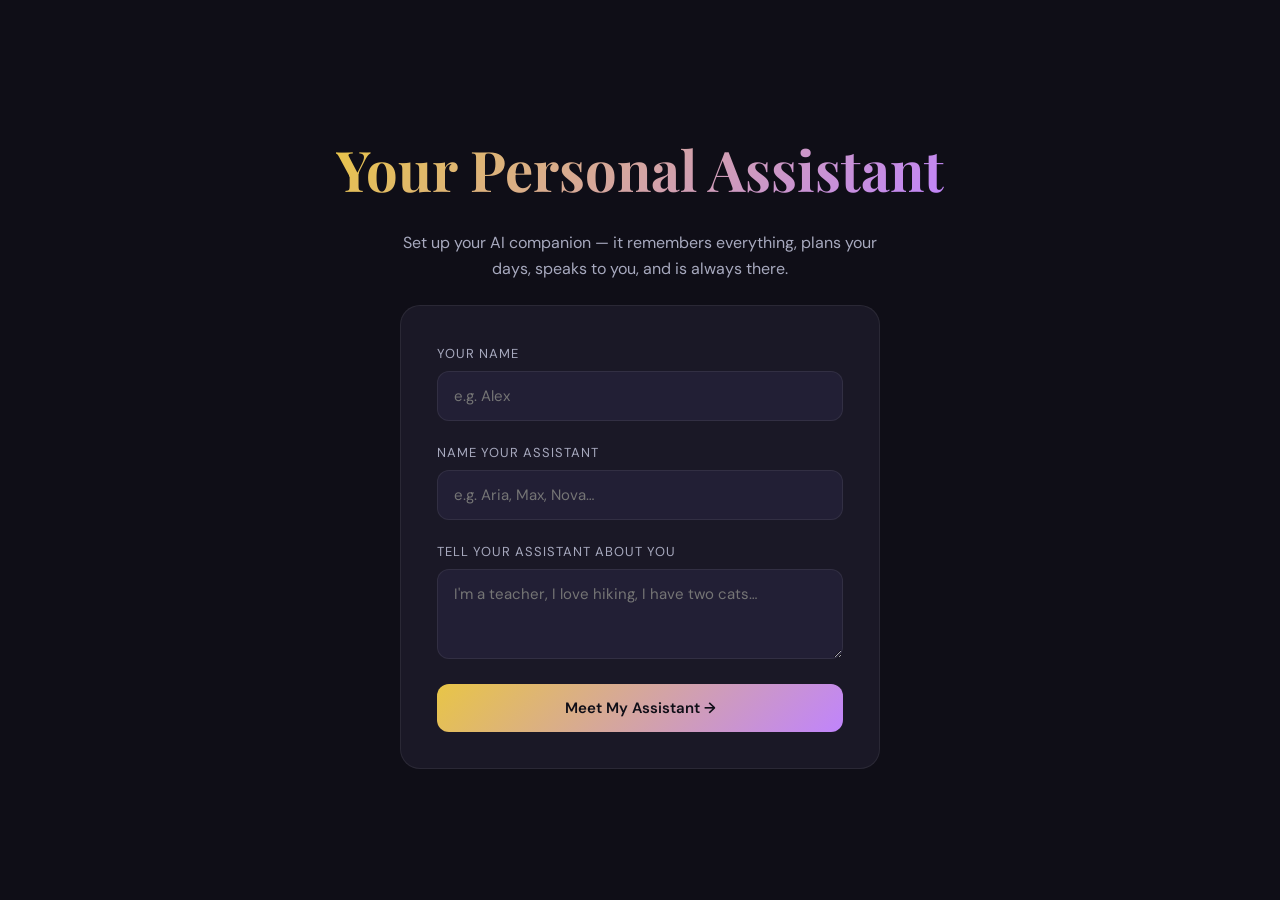
==== commit 758aeac4: "ok height" ====
--- a/my-assistant.html
+++ b/my-assistant.html
@@ -19,6 +19,7 @@
   <symbol id="ic-mic" viewBox="0 0 24 24"><path d="M12 2a3 3 0 0 1 3 3v6a3 3 0 0 1-6 0V5a3 3 0 0 1 3-3Zm-1 17.93V22h2v-2.07A7.002 7.002 0 0 0 19 13h-2a5 5 0 1 1-10 0H5a7.002 7.002 0 0 0 6 6.93Z"/></symbol>
   <symbol id="ic-send" viewBox="0 0 24 24"><path d="M3.172 20.829 21 12 3.172 3.172 3 10l10 2-10 2z"/></symbol>
   <symbol id="ic-logout" viewBox="0 0 24 24"><path d="M13 4a1 1 0 0 0-1-1H6a2 2 0 0 0-2 2v14a2 2 0 0 0 2 2h6a1 1 0 0 0 1-1v-3h-2v2H6V6h5v2h2V4Zm7.707 8.707-3 3-1.414-1.414L17.586 13H11v-2h6.586l-1.293-1.293 1.414-1.414 3 3a1 1 0 0 1 0 1.414Z"/></symbol>
+  <symbol id="ic-menu" viewBox="0 0 24 24"><path d="M4 6h16v2H4V6Zm0 5h16v2H4v-2Zm0 5h16v2H4v-2Z"/></symbol>
   <symbol id="ic-happy" viewBox="0 0 24 24"><path d="M12 4a8 8 0 1 1 0 16 8 8 0 0 1 0-16Zm-3 6a1 1 0 1 0 0 2 1 1 0 0 0 0-2Zm6 0a1 1 0 1 0 0 2 1 1 0 0 0 0-2Zm-6.5 4.5a5 5 0 0 0 7 0l-1.414-1.414a3 3 0 0 1-4.172 0L8.5 14.5Z"/></symbol>
   <symbol id="ic-neutral" viewBox="0 0 24 24"><path d="M12 4a8 8 0 1 1 0 16 8 8 0 0 1 0-16Zm-3 6a1 1 0 1 0 0 2 1 1 0 0 0 0-2Zm6 0a1 1 0 1 0 0 2 1 1 0 0 0 0-2Zm-5 5h4v2H10v-2Z"/></symbol>
   <symbol id="ic-sad" viewBox="0 0 24 24"><path d="M12 4a8 8 0 1 1 0 16 8 8 0 0 1 0-16Zm-3 6a1 1 0 1 0 0 2 1 1 0 0 0 0-2Zm6 0a1 1 0 1 0 0 2 1 1 0 0 0 0-2Zm-5.5 6a3.5 3.5 0 0 1 5 0L17 15.5a5.5 5.5 0 0 0-10 0L9.5 16Z"/></symbol>
@@ -32,10 +33,9 @@
 <div id="setup-screen">
   <h1>Your Personal Assistant</h1>
   <p>Set up your AI companion — it remembers everything, plans your days, speaks to you, and is always there.</p>
-  <div class="setup-card">
+    <div class="setup-card">
     <div><label>Your Name</label><input type="text" id="user-name" placeholder="e.g. Alex" style="margin-top:8px"></div>
     <div><label>Name Your Assistant</label><input type="text" id="assistant-name" placeholder="e.g. Aria, Max, Nova…" style="margin-top:8px"></div>
-    <div><label>Anthropic API Key <small style="color:var(--accent);font-size:11px">(free at console.anthropic.com)</small></label><input type="password" id="api-key-setup" placeholder="sk-ant-…" style="margin-top:8px"></div>
     <div><label>Tell your assistant about you</label><textarea id="user-bio" rows="3" placeholder="I'm a teacher, I love hiking, I have two cats…" style="margin-top:8px;resize:vertical"></textarea></div>
     <button class="btn-primary" onclick="setupAssistant()">Meet My Assistant →</button>
   </div>
@@ -64,6 +64,7 @@
       </div>
     </div>
     <div class="header-actions">
+      <button class="btn-icon mobile-only" id="menu-btn" onclick="toggleTabMenu()" title="Menu"><svg class="icon"><use href="#ic-menu"></use></svg></button>
       <button class="btn-icon" id="mute-btn" onclick="toggleMute()" title="Mute"><svg class="icon"><use href="#ic-mute"></use></svg></button>
       <button class="btn-icon" onclick="requestNotificationPermission()" title="Reminders"><svg class="icon"><use href="#ic-bell"></use></svg></button>
       <button class="btn-icon" onclick="switchTab('settings')" title="Settings"><svg class="icon"><use href="#ic-settings"></use></svg></button>
@@ -71,11 +72,19 @@
     </div>
   </header>
 
-  <div class="tabs">
+  <div class="tabs" id="tabs">
     <div class="tab active" onclick="switchTab('chat')" id="tab-chat"><svg class="icon"><use href="#ic-chat"></use></svg><span>Chat</span></div>
     <div class="tab" onclick="switchTab('planner')" id="tab-planner"><svg class="icon"><use href="#ic-calendar"></use></svg><span>Planner</span></div>
     <div class="tab" onclick="switchTab('journal')" id="tab-journal"><svg class="icon"><use href="#ic-journal"></use></svg><span>Journal</span></div>
     <div class="tab" onclick="switchTab('settings')" id="tab-settings"><svg class="icon"><use href="#ic-settings"></use></svg><span>Settings</span></div>
+  </div>
+
+  <!-- Mobile drawer nav -->
+  <div class="mobile-drawer" id="mobile-drawer">
+    <button class="drawer-item" onclick="switchTab('chat')"><svg class="icon"><use href="#ic-chat"></use></svg><span>Chat</span></button>
+    <button class="drawer-item" onclick="switchTab('planner')"><svg class="icon"><use href="#ic-calendar"></use></svg><span>Planner</span></button>
+    <button class="drawer-item" onclick="switchTab('journal')"><svg class="icon"><use href="#ic-journal"></use></svg><span>Journal</span></button>
+    <button class="drawer-item" onclick="switchTab('settings')"><svg class="icon"><use href="#ic-settings"></use></svg><span>Settings</span></button>
   </div>
 
   <div class="content">
@@ -154,7 +163,7 @@
           <div class="card-body">
             <div class="settings-row"><div><div class="settings-label">Your Name</div></div><input type="text" id="setting-username" onchange="saveSetting('userName',this.value);updateUI()"></div>
             <div class="settings-row"><div><div class="settings-label">Assistant Name</div></div><input type="text" id="setting-assistantname" onchange="saveSetting('assistantName',this.value);updateUI()"></div>
-            <div class="settings-row"><div><div class="settings-label">About You</div></div><input type="text" id="setting-bio" style="min-width:230px" onchange="saveSetting('userBio',this.value)"></div>
+            <div class="settings-row"><div><div class="settings-label">About You</div></div><textarea id="setting-bio" rows="4" style="min-width:230px;min-height:96px" onchange="saveSetting('userBio',this.value)"></textarea></div>
           </div>
         </div>
 
@@ -193,12 +202,6 @@
                 <button class="pill-btn" id="provider-anth" onclick="setProvider('anthropic')">Anthropic</button>
               </div>
             </div>
-            <div id="anthropic-fields">
-            <div class="settings-row">
-              <div><div class="settings-label">Anthropic API Key</div><div class="settings-desc">Get yours free at console.anthropic.com</div></div>
-              <input type="password" id="setting-apikey" onchange="saveSetting('apiKey',this.value)">
-            </div>
-            </div>
             <div id="groq-fields">
               <div class="settings-row">
                 <div><div class="settings-label">Groq API Key</div><div class="settings-desc">Bearer key for api.groq.com</div></div>
@@ -326,8 +329,8 @@
               </div>
             </div>
             <div class="settings-row">
-              <div><div class="settings-label">ElevenLabs API Key <span style="color:var(--success);font-size:11px">Siri-quality voice</span></div><div class="settings-desc">Free tier at elevenlabs.io · 10k chars/month</div></div>
-              <input type="password" id="setting-elevenkey" placeholder="Optional" onchange="saveSetting('elevenLabsKey',this.value);loadElevenLabsVoices()">
+              <div><div class="settings-label">ElevenLabs API Key <span style="color:var(--success);font-size:11px">Siri-quality voice</span></div><div class="settings-desc">Supports multiple keys — separate with space or comma</div></div>
+              <input type="password" id="setting-elevenkey" placeholder="Paste one or many keys" onchange="saveSetting('elevenLabsKey',this.value);state.elevenKeyCursor=0;saveState();loadElevenLabsVoices()">
             </div>
           </div>
         </div>
@@ -421,7 +424,7 @@
   userName:'', assistantName:'', apiKey:'', userBio:'',
   voiceEnabled:true, typewriterEnabled:true, remindersEnabled:false,
   selectedVoiceURI:'', voiceRate:1.0, voicePitch:1.0,
-  elevenLabsKey:'99edeacbb8f94734200573ff438f271f', elevenVoiceId:'21m00Tcm4TlvDq8ikWAM', voiceEngine:'elevenlabs',
+  elevenLabsKey:'99edeacbb8f94734200573ff438f271f', elevenVoiceId:'21m00Tcm4TlvDq8ikWAM', elevenKeyCursor:0, voiceEngine:'elevenlabs',
   provider:'bigmodel',
   bigModelKey:'0210af5bab1740e8a61732191ec368ca.z0telieFVSj5BbN6', bigModelModel:'glm-4.7', bigModelBase:'https://api.z.ai/api/paas/v4',
   geminiKey:'AIzaSyC9-SKbxtrN33RTVYZDLFfCsdlToO1rTa4', geminiModel:'gemini-1.5-flash-latest', geminiBase:'https://generativelanguage.googleapis.com/v1beta',
@@ -439,6 +442,12 @@
   midnight:{name:'Midnight Glow',mood:'Focus',desc:'Charcoal + gold pop',scheme:'dark',preview:['#0f0e17','#1a1826','#e8c547','#c084fc'],values:{
     bg:'#0f0e17',surface:'#1a1826',surface2:'#221f35',accent:'#e8c547',accent2:'#c084fc',text:'#fffffe',muted:'#a7a9be',danger:'#ff6b6b',success:'#6bffb8',border:'rgba(255,255,255,0.07)',glow:'rgba(232,197,71,0.2)'
   }},
+  gold:{name:'Gilded Noir',mood:'Lux',desc:'Black + gold',scheme:'dark',preview:['#0c0b0f','#18151f','#f2c94c','#f2994a'],values:{
+    bg:'#0c0b0f',surface:'#18151f',surface2:'#1f1a28',accent:'#f2c94c',accent2:'#f2994a',text:'#f8f5ec',muted:'#a19580',danger:'#ff6b6b',success:'#7ed957',border:'rgba(255,255,255,0.08)',glow:'rgba(242,201,76,0.22)'
+  }},
+  lavender:{name:'Lavender Haze',mood:'Soft',desc:'Lilac + periwinkle',scheme:'light',preview:['#f6f1ff','#e2d7ff','#9f8cff','#7c6ee6'],values:{
+    bg:'#f6f1ff',surface:'#ede4ff',surface2:'#e0d4ff',accent:'#9f8cff',accent2:'#7c6ee6',text:'#1f1534',muted:'#6b5c8a',danger:'#d95f8a',success:'#3ba58c',border:'rgba(31,21,52,0.12)',glow:'rgba(159,140,255,0.18)'
+  }},
   ocean:{name:'Aqua Bloom',mood:'Calm',desc:'Navy + aquamarine',scheme:'dark',preview:['#0b172a','#132b4c','#5fd1ff','#6fe2c5'],values:{
     bg:'#0b172a',surface:'#0f223a',surface2:'#132b4c',accent:'#5fd1ff',accent2:'#6fe2c5',text:'#e8f4ff',muted:'#9bb6d1',danger:'#ff8ba7',success:'#7ef5c4',border:'rgba(255,255,255,0.08)',glow:'rgba(95,209,255,0.18)'
   }},
@@ -451,8 +460,20 @@
   paper:{name:'Calm Paper',mood:'Clean',desc:'Soft gray + cobalt',scheme:'light',preview:['#f6f7fb','#e7eaf2','#3b82f6','#8b5cf6'],values:{
     bg:'#f6f7fb',surface:'#ffffff',surface2:'#e7eaf2',accent:'#3b82f6',accent2:'#8b5cf6',text:'#0f172a',muted:'#6b7280',danger:'#ef4444',success:'#10b981',border:'rgba(15,23,42,0.08)',glow:'rgba(59,130,246,0.18)'
   }},
+  cartoon:{name:'Cartoon Pop',mood:'Play',desc:'Cyan + coral',scheme:'light',preview:['#fef7e5','#ffe07a','#4adede','#ff6f61'],values:{
+    bg:'#fef7e5',surface:'#fff0c7',surface2:'#ffe07a',accent:'#4adede',accent2:'#ff6f61',text:'#1f2430',muted:'#5f6470',danger:'#ff4f4f',success:'#31b26f',border:'rgba(0,0,0,0.08)',glow:'rgba(74,222,222,0.22)'
+  }},
+  anime:{name:'Neon Anime',mood:'Vibe',desc:'Electric cyan + magenta',scheme:'dark',preview:['#0b1021','#151c35','#6df6ff','#ff64d6'],values:{
+    bg:'#0b1021',surface:'#151c35',surface2:'#1f2945',accent:'#6df6ff',accent2:'#ff64d6',text:'#f2f5ff',muted:'#9cb2d3',danger:'#ff5f8a',success:'#6ef7c8',border:'rgba(255,255,255,0.09)',glow:'rgba(255,100,214,0.22)'
+  }},
+  glass:{name:'Glass Frost',mood:'Calm',desc:'Watery glass · iOS vibe',scheme:'light',preview:['#dbe9ff','#c2e7ff','#7fd1c3','#6aa8ff'],values:{
+    bg:'#dbe9ff',surface:'rgba(255,255,255,0.30)',surface2:'rgba(255,255,255,0.20)',accent:'#7fd1c3',accent2:'#6aa8ff',text:'#0f172a',muted:'#4f6078',danger:'#ef476f',success:'#2ec4b6',border:'rgba(255,255,255,0.32)',glow:'rgba(122,184,255,0.25)'
+  }},
+  wood:{name:'Timber Warmth',mood:'Cozy',desc:'Walnut + amber',scheme:'dark',preview:['#0f0a07','#1b120d','#e0a458','#c9783a'],values:{
+    bg:'#0f0a07',surface:'#1b120d',surface2:'#24160f',accent:'#e0a458',accent2:'#c9783a',text:'#f6e7d4',muted:'#b8a08a',danger:'#e76f51',success:'#7bb77c',border:'rgba(255,255,255,0.06)',glow:'rgba(224,164,88,0.20)'
+  }},
 };
-const themeOrder = ['midnight','ocean','forest','sunrise','paper'];
+const themeOrder = ['midnight','gold','lavender','ocean','forest','sunrise','paper','cartoon','anime','glass','wood'];
 let currentDate = new Date();
 let isListening = false;
 let isMuted = false;
@@ -471,6 +492,7 @@
       // Merge saved state, but never overwrite hardcoded keys with empty strings
       const defaults = {
         elevenLabsKey: '99edeacbb8f94734200573ff438f271f',
+        elevenKeyCursor: 0,
         theme: 'midnight',
         provider: 'bigmodel',
         bigModelKey:'0210af5bab1740e8a61732191ec368ca.z0telieFVSj5BbN6',
@@ -511,7 +533,7 @@
   if (state.provider === 'ollama') { state.provider = 'bigmodel'; saveState(); }
 
   applyTheme(state.theme || 'midnight', true);
-  if (state.userName && state.assistantName && state.apiKey) showApp();
+  if (state.userName && state.assistantName) showApp();
 
   // Speech recognition
   const SR = window.SpeechRecognition || window.webkitSpeechRecognition;
@@ -544,6 +566,8 @@
   const root = document.documentElement;
   Object.entries(theme.values).forEach(([k,v]) => root.style.setProperty(`--${k}`, v));
   root.style.colorScheme = theme.scheme || 'dark';
+  document.body.classList.toggle('theme-glass', key === 'glass');
+  document.body.classList.remove('menu-open');
   state.theme = key;
   if (!skipSave) saveState();
   markActiveTheme(key);
@@ -668,39 +692,62 @@
 
 let elevenVoicesLoaded = false;
 
+function getElevenKeys() {
+  const raw = state.elevenLabsKey || '';
+  // Allow users to paste multiple keys separated by spaces, commas, or newlines.
+  const keys = raw.split(/[\s,;]+/).map(k => k.trim()).filter(Boolean);
+  // Deduplicate to avoid retrying the same key.
+  return [...new Set(keys)];
+}
+
 async function loadElevenLabsVoices() {
-  const key = state.elevenLabsKey;
+  const keys = getElevenKeys();
   const list = document.getElementById('eleven-voice-list');
   if (!list) return;
 
   // Hide prompt if key is present
   const prompt = document.getElementById('eleven-key-prompt');
-  if (prompt) prompt.style.display = key ? 'none' : '';
-
-  if (!key) {
+  if (prompt) prompt.style.display = keys.length ? 'none' : '';
+
+  if (!keys.length) {
     renderElevenVoices(ELEVEN_BUILT_IN);
     return;
   }
 
   list.innerHTML = '<div style="color:var(--muted);font-size:13px;padding:8px">Loading voices from ElevenLabs…</div>';
-  try {
-    const res = await fetch('https://api.elevenlabs.io/v1/voices', {
-      headers: { 'xi-api-key': key }
-    });
-    if (!res.ok) throw new Error('API error ' + res.status);
-    const data = await res.json();
-    const voices = (data.voices || []).map(v => ({
-      id: v.voice_id,
-      name: v.name,
-      desc: v.labels?.description || v.labels?.accent || '',
-      accent: v.labels?.accent || ''
-    }));
-    elevenVoicesLoaded = true;
-    renderElevenVoices(voices.length ? voices : ELEVEN_BUILT_IN);
-  } catch(e) {
-    console.warn('Could not fetch ElevenLabs voices:', e);
-    renderElevenVoices(ELEVEN_BUILT_IN);
-  }
+  const start = state.elevenKeyCursor || 0;
+  let lastErr = null;
+
+  for (let i = 0; i < keys.length; i++) {
+    const idx = (start + i) % keys.length;
+    const key = keys[idx];
+    try {
+      const res = await fetch('https://api.elevenlabs.io/v1/voices', {
+        headers: { 'xi-api-key': key }
+      });
+      if (!res.ok) throw new Error('API error ' + res.status);
+      const data = await res.json();
+      const voices = (data.voices || []).map(v => ({
+        id: v.voice_id,
+        name: v.name,
+        desc: v.labels?.description || v.labels?.accent || '',
+        accent: v.labels?.accent || ''
+      }));
+      elevenVoicesLoaded = true;
+      state.elevenKeyCursor = idx; // remember last working key
+      saveState();
+      renderElevenVoices(voices.length ? voices : ELEVEN_BUILT_IN);
+      return;
+    } catch (e) {
+      lastErr = e;
+      console.warn('Could not fetch ElevenLabs voices with provided key', idx, e);
+      continue;
+    }
+  }
+
+  console.warn('Could not fetch ElevenLabs voices with any provided key:', lastErr);
+  renderElevenVoices(ELEVEN_BUILT_IN);
+  showToast('ElevenLabs voice list unavailable — showing built-in voices');
 }
 
 function renderElevenVoices(voices) {
@@ -827,10 +874,9 @@
 function setupAssistant() {
   const name  = document.getElementById('user-name').value.trim();
   const aName = document.getElementById('assistant-name').value.trim();
-  const key   = document.getElementById('api-key-setup').value.trim();
   const bio   = document.getElementById('user-bio').value.trim();
-  if (!name||!aName||!key) { showToast('Please fill your name, assistant name & API key!'); return; }
-  Object.assign(state, {userName:name, assistantName:aName, apiKey:key, userBio:bio});
+  if (!name||!aName) { showToast('Please fill your name and assistant name'); return; }
+  Object.assign(state, {userName:name, assistantName:aName, userBio:bio});
   saveState(); showApp();
   setTimeout(addSystemGreeting, 700);
 }
@@ -851,7 +897,6 @@
 function loadSettingsUI() {
   document.getElementById('setting-username').value = state.userName;
   document.getElementById('setting-assistantname').value = state.assistantName;
-  document.getElementById('setting-apikey').value = state.apiKey||'';
   document.getElementById('setting-bio').value = state.userBio||'';
   document.getElementById('setting-elevenkey').value = state.elevenLabsKey||'';
   document.getElementById('setting-gemini-key').value = state.geminiKey||'';
@@ -1570,7 +1615,7 @@
   const clean = text.replace(/<[^>]*>/g,'').replace(/[*_~`#]/g,'').substring(0, 800);
   if (!clean.trim()) return;
 
-  if (state.voiceEngine === 'elevenlabs' && state.elevenLabsKey) {
+  if (state.voiceEngine === 'elevenlabs' && getElevenKeys().length) {
     await speakElevenLabs(clean);
   } else {
     speakBrowser(clean);
@@ -1580,49 +1625,74 @@
 let elevenAudio = null;
 
 async function speakElevenLabs(text) {
+  const keys = getElevenKeys();
+  if (!keys.length) {
+    showToast('Add an ElevenLabs key in Settings');
+    speakBrowser(text);
+    return;
+  }
+
   try {
     setAvatarState('speaking');
     if (elevenAudio) { elevenAudio.pause(); elevenAudio = null; }
 
     const voiceId = state.elevenVoiceId || '21m00Tcm4TlvDq8ikWAM';
     const url = `https://api.elevenlabs.io/v1/text-to-speech/${voiceId}`;
-
-    const res = await fetch(url, {
-      method: 'POST',
-      headers: {
-        'xi-api-key': state.elevenLabsKey,
-        'Content-Type': 'application/json',
-        'Accept': 'audio/mpeg'
-      },
-      body: JSON.stringify({
-        text,
-        model_id: 'eleven_turbo_v2_5',
-        voice_settings: { stability: 0.5, similarity_boost: 0.75, style: 0.3, use_speaker_boost: true }
-      })
-    });
-
-    if (!res.ok) {
-      const err = await res.json().catch(()=>({}));
-      console.error('ElevenLabs error detail:', JSON.stringify(err));
-      console.error('ElevenLabs key used:', state.elevenLabsKey ? state.elevenLabsKey.substring(0,10)+'...' : 'EMPTY');
-      showToast('ElevenLabs error — falling back to browser voice');
-      speakBrowser(text);
-      setAvatarState('idle');
-      return;
+    const start = state.elevenKeyCursor || 0;
+    let lastError = null;
+
+    for (let i = 0; i < keys.length; i++) {
+      const idx = (start + i) % keys.length;
+      const key = keys[idx];
+      try {
+        const res = await fetch(url, {
+          method: 'POST',
+          headers: {
+            'xi-api-key': key,
+            'Content-Type': 'application/json',
+            'Accept': 'audio/mpeg'
+          },
+          body: JSON.stringify({
+            text,
+            model_id: 'eleven_turbo_v2_5',
+            voice_settings: { stability: 0.5, similarity_boost: 0.75, style: 0.3, use_speaker_boost: true }
+          })
+        });
+
+        if (!res.ok) {
+          const err = await res.json().catch(()=>({ status: res.status }));
+          lastError = err;
+          console.error('ElevenLabs error detail (key idx ' + idx + '):', JSON.stringify(err));
+          continue;
+        }
+
+        const blob = await res.blob();
+        const objUrl = URL.createObjectURL(blob);
+        elevenAudio = new Audio(objUrl);
+        elevenAudio.playbackRate = Math.min(state.voiceRate || 1, 2);
+        elevenAudio.onended = () => { setAvatarState('idle'); URL.revokeObjectURL(objUrl); };
+        elevenAudio.onerror = (e) => {
+          console.warn('Audio playback error:', e);
+          setAvatarState('idle');
+          URL.revokeObjectURL(objUrl);
+          speakBrowser(text);
+        };
+        state.elevenKeyCursor = idx; // remember which key worked
+        saveState();
+        await elevenAudio.play();
+        return;
+
+      } catch (e) {
+        lastError = e;
+        console.warn('ElevenLabs TTS request failed (key idx ' + idx + '):', e);
+        continue;
+      }
     }
 
-    const blob = await res.blob();
-    const objUrl = URL.createObjectURL(blob);
-    elevenAudio = new Audio(objUrl);
-    elevenAudio.playbackRate = Math.min(state.voiceRate || 1, 2);
-    elevenAudio.onended = () => { setAvatarState('idle'); URL.revokeObjectURL(objUrl); };
-    elevenAudio.onerror = (e) => {
-      console.warn('Audio playback error:', e);
-      setAvatarState('idle');
-      URL.revokeObjectURL(objUrl);
-      speakBrowser(text);
-    };
-    await elevenAudio.play();
+    console.error('ElevenLabs TTS failed across all keys. Last error:', lastError);
+    showToast('ElevenLabs unavailable — using browser voice');
+    setAvatarState('idle');
+    speakBrowser(text);
 
   } catch(e) {
     console.error('ElevenLabs TTS failed:', e);
@@ -1855,11 +1925,19 @@
 //  TABS & UTILS
 // ═══════════════════════════
 function switchTab(tab) {
+  document.body.classList.remove('menu-open');
+  document.body.setAttribute('data-tab', tab);
+  document.getElementById('mobile-drawer')?.classList.remove('open');
   document.querySelectorAll('.tab').forEach(t=>t.classList.remove('active'));
   document.querySelectorAll('.tab-panel').forEach(p=>p.classList.remove('active'));
   document.getElementById('tab-'+tab).classList.add('active');
   document.getElementById('panel-'+tab).classList.add('active');
 }
+function toggleTabMenu() {
+  document.body.classList.toggle('menu-open');
+  const drawer = document.getElementById('mobile-drawer');
+  if (drawer) drawer.classList.toggle('open');
+}
 function autoResize(el) { el.style.height='auto'; el.style.height=Math.min(el.scrollHeight,120)+'px'; }
 function showToast(msg) {
   const t=document.getElementById('toast'); t.textContent=msg; t.classList.add('show');
@@ -1874,6 +1952,7 @@
 }
 
 window.addEventListener('load', init);
+window.addEventListener('resize', ()=>{ if(window.innerWidth>760){ document.body.classList.remove('menu-open'); document.getElementById('mobile-drawer')?.classList.remove('open'); }});
 
 // Show banner if opened as file:// (ElevenLabs needs HTTP)
 if (location.protocol === 'file:') {
--- a/app.css
+++ b/app.css
@@ -6,6 +6,50 @@
 }
 *{margin:0;padding:0;box-sizing:border-box;}
 body{font-family:'DM Sans',sans-serif;background:var(--bg);color:var(--text);min-height:100vh;overflow-x:hidden;}
+body.theme-glass{
+  background:
+    radial-gradient(circle at 20% 20%, rgba(255,255,255,0.9), rgba(124,200,255,0.35)),
+    radial-gradient(circle at 80% 10%, rgba(255,255,255,0.65), rgba(127,209,195,0.25)),
+    linear-gradient(140deg,#dbe9ff 0%,#c2e7ff 50%,#d7f5ff 100%);
+}
+.glassy{
+  background:linear-gradient(135deg, rgba(255,255,255,0.35), rgba(255,255,255,0.18));
+  backdrop-filter:blur(18px) saturate(140%);
+  -webkit-backdrop-filter:blur(18px) saturate(140%);
+  border:1px solid rgba(255,255,255,0.42);
+  box-shadow:0 20px 80px rgba(15,23,42,0.16), inset 0 1px 0 rgba(255,255,255,0.35);
+}
+body.theme-glass header,
+body.theme-glass .setup-card,
+body.theme-glass .chat-input-area,
+body.theme-glass .task-item,
+body.theme-glass .settings-card,
+body.theme-glass .date-nav,
+body.theme-glass .tab-panel,
+body.theme-glass .message.assistant .msg-bubble,
+body.theme-glass .message.user .msg-bubble,
+body.theme-glass .btn-secondary,
+body.theme-glass .btn-icon,
+body.theme-glass .btn-mic,
+body.theme-glass .tab,
+body.theme-glass .theme-card,
+body.theme-glass .journal-entry-box,
+body.theme-glass .add-task-row input,
+body.theme-glass .add-task-row select,
+body.theme-glass .setup-card input,
+body.theme-glass .setup-card textarea{
+  background:linear-gradient(145deg, rgba(255,255,255,0.38), rgba(255,255,255,0.20));
+  backdrop-filter:blur(18px) saturate(150%);
+  -webkit-backdrop-filter:blur(18px) saturate(150%);
+  border:1px solid rgba(255,255,255,0.46);
+  box-shadow:0 18px 60px rgba(15,23,42,0.14), inset 0 1px 0 rgba(255,255,255,0.40);
+}
+body.theme-glass .msg-bubble{border-color:rgba(255,255,255,0.35);}
+body.theme-glass .tab.active{border-bottom-color:var(--accent);background:linear-gradient(145deg, rgba(255,255,255,0.55), rgba(255,255,255,0.30));color:var(--text);}
+body.theme-glass .btn-icon:hover,body.theme-glass .btn-secondary:hover{border-color:rgba(255,255,255,0.6);}
+body.theme-glass .btn-send{box-shadow:0 10px 35px rgba(106,168,255,0.35);}
+body.theme-glass .avatar{background:linear-gradient(135deg, rgba(255,255,255,0.45), rgba(255,255,255,0.20));border-color:rgba(255,255,255,0.5);}
+body.theme-glass .avatar-ring{opacity:0.6;}
 
 /* Icons */
 .icon{width:18px;height:18px;display:inline-block;vertical-align:middle;fill:currentColor;}
@@ -94,6 +138,7 @@
 .btn-icon:hover{border-color:var(--accent);color:var(--accent);}
 .btn-logout{background:var(--surface2);border:1px solid var(--border);color:var(--danger);border-radius:10px;padding:9px 12px;cursor:pointer;font-size:13px;transition:all 0.2s;}
 .btn-logout:hover{border-color:var(--danger);color:var(--danger);}
+.mobile-only{display:none;}
 
 /* TABS */
 .tabs{display:flex;background:var(--surface);border-bottom:1px solid var(--border);padding:0 24px;flex-shrink:0;overflow-x:auto;}
@@ -158,6 +203,63 @@
 .task-item{background:var(--surface);border:1px solid var(--border);border-radius:14px;padding:12px 15px;display:flex;align-items:center;gap:11px;transition:border-color 0.2s;}
 .task-item:hover{border-color:rgba(255,255,255,0.15);}
 .task-item.done{opacity:0.5;}
+
+/* MOBILE NAV DRAWER */
+.mobile-drawer{
+  position:fixed;top:64px;right:12px;left:12px;
+  background:var(--surface);border:1px solid var(--border);border-radius:14px;
+  box-shadow:0 20px 50px rgba(0,0,0,0.22);
+  padding:10px;display:none;flex-direction:column;gap:10px;z-index:120;
+}
+.mobile-drawer.open{display:flex;}
+.drawer-item{
+  display:flex;align-items:center;gap:10px;
+  width:100%;padding:12px 14px;
+  border-radius:12px;border:1px solid var(--border);
+  background:var(--surface2);color:var(--text);font-weight:600;cursor:pointer;
+}
+.drawer-item svg{width:18px;height:18px;}
+
+/* MOBILE RESPONSIVE */
+@media (max-width: 760px){
+  body{font-size:15px;}
+  header{padding:10px 14px;gap:10px;align-items:center;}
+  .assistant-identity{gap:10px;}
+  .assistant-name-wrap .name{font-size:16px;}
+  .header-actions{gap:6px;}
+  .mobile-only{display:flex;}
+  .tabs{display:none;}
+  .mobile-drawer{display:none;}
+  body.menu-open .mobile-drawer{display:flex;}
+  .tab{width:100%;}
+  .content{padding-top:4px;}
+  .tab-panel{padding:14px 14px 22px 14px;}
+  .chat-messages{padding:14px;}
+  .chat-input-area{padding:10px 12px;gap:6px;}
+  .add-task-row{flex-direction:column;align-items:stretch;}
+  .add-task-row input,.add-task-row select{width:100%;}
+  .date-nav{flex-wrap:wrap;gap:8px;}
+  .journal-entry-box textarea{min-height:160px;}
+  .settings-card{padding:12px;}
+  /* Settings fullscreen on mobile */
+  body[data-tab="settings"] #panel-settings{
+    position:fixed;inset:0;z-index:115;
+    background:var(--bg);padding:18px 14px 24px 14px;
+    display:flex !important;overflow-y:auto;
+  }
+  body[data-tab="planner"] #panel-planner,
+  body[data-tab="journal"] #panel-journal{
+    position:fixed;inset:0;z-index:115;
+    background:var(--bg);padding:18px 14px 24px 14px;
+    display:flex !important;overflow-y:auto;
+  }
+  body[data-tab="settings"] header{z-index:120;}
+  body[data-tab="planner"] header,
+  body[data-tab="journal"] header{z-index:120;}
+  body[data-tab="settings"] .content{padding:0;}
+  body[data-tab="planner"] .content,
+  body[data-tab="journal"] .content{padding:0;}
+}
 .task-item.done .task-name{text-decoration:line-through;}
 .task-check{width:22px;height:22px;border-radius:50%;border:2px solid var(--muted);cursor:pointer;display:flex;align-items:center;justify-content:center;flex-shrink:0;transition:all 0.2s;font-size:11px;}
 .task-item.done .task-check{background:var(--success);border-color:var(--success);color:#0f0e17;}
@@ -191,6 +293,10 @@
 /* SETTINGS */
 .settings-grid{display:grid;grid-template-columns:repeat(auto-fit,minmax(280px,1fr));gap:14px;}
 .settings-card{border-radius:16px;border:1px solid var(--border);background:var(--surface);overflow:hidden;display:flex;flex-direction:column;}
+#card-identity{max-width:320px;min-width:220px;max-height:33vh;overflow:auto;}
+#card-identity .card-body{padding:6px 0;}
+#card-identity .settings-row{padding:8px 12px;align-items:flex-start;}
+#card-identity .settings-row input,#card-identity .settings-row textarea{min-width:0;width:100%;padding:8px 10px;}
 .settings-card .card-head{display:flex;align-items:center;justify-content:space-between;padding:14px 16px;background:var(--surface2);border-bottom:1px solid var(--border);gap:10px;}
 .settings-card .card-title{font-size:13px;text-transform:uppercase;letter-spacing:1px;color:var(--muted);font-weight:700;}
 .settings-card .card-actions{display:flex;gap:8px;}
@@ -201,7 +307,8 @@
 .settings-label{font-size:14px;font-weight:500;}
 .settings-desc{font-size:12px;color:var(--muted);margin-top:2px;}
 .settings-row input[type="text"],.settings-row input[type="password"]{background:var(--surface2);border:1px solid var(--border);border-radius:10px;padding:9px 12px;color:var(--text);font-family:'DM Sans',sans-serif;font-size:13px;outline:none;min-width:170px;transition:border-color 0.2s;}
-.settings-row input:focus{border-color:var(--accent);}
+.settings-row textarea{background:var(--surface2);border:1px solid var(--border);border-radius:10px;padding:10px 12px;color:var(--text);font-family:'DM Sans',sans-serif;font-size:13px;outline:none;min-width:170px;min-height:96px;resize:vertical;}
+.settings-row input:focus,.settings-row textarea:focus{border-color:var(--accent);}
 .pill-btn{background:var(--surface);border:1px solid var(--border);color:var(--text);border-radius:999px;padding:6px 10px;font-size:12px;cursor:pointer;transition:all 0.15s;}
 .pill-btn:hover{border-color:var(--accent);color:var(--accent);}
 .pill-btn.active{border-color:var(--accent);color:var(--accent);background:rgba(232,197,71,0.08);}
